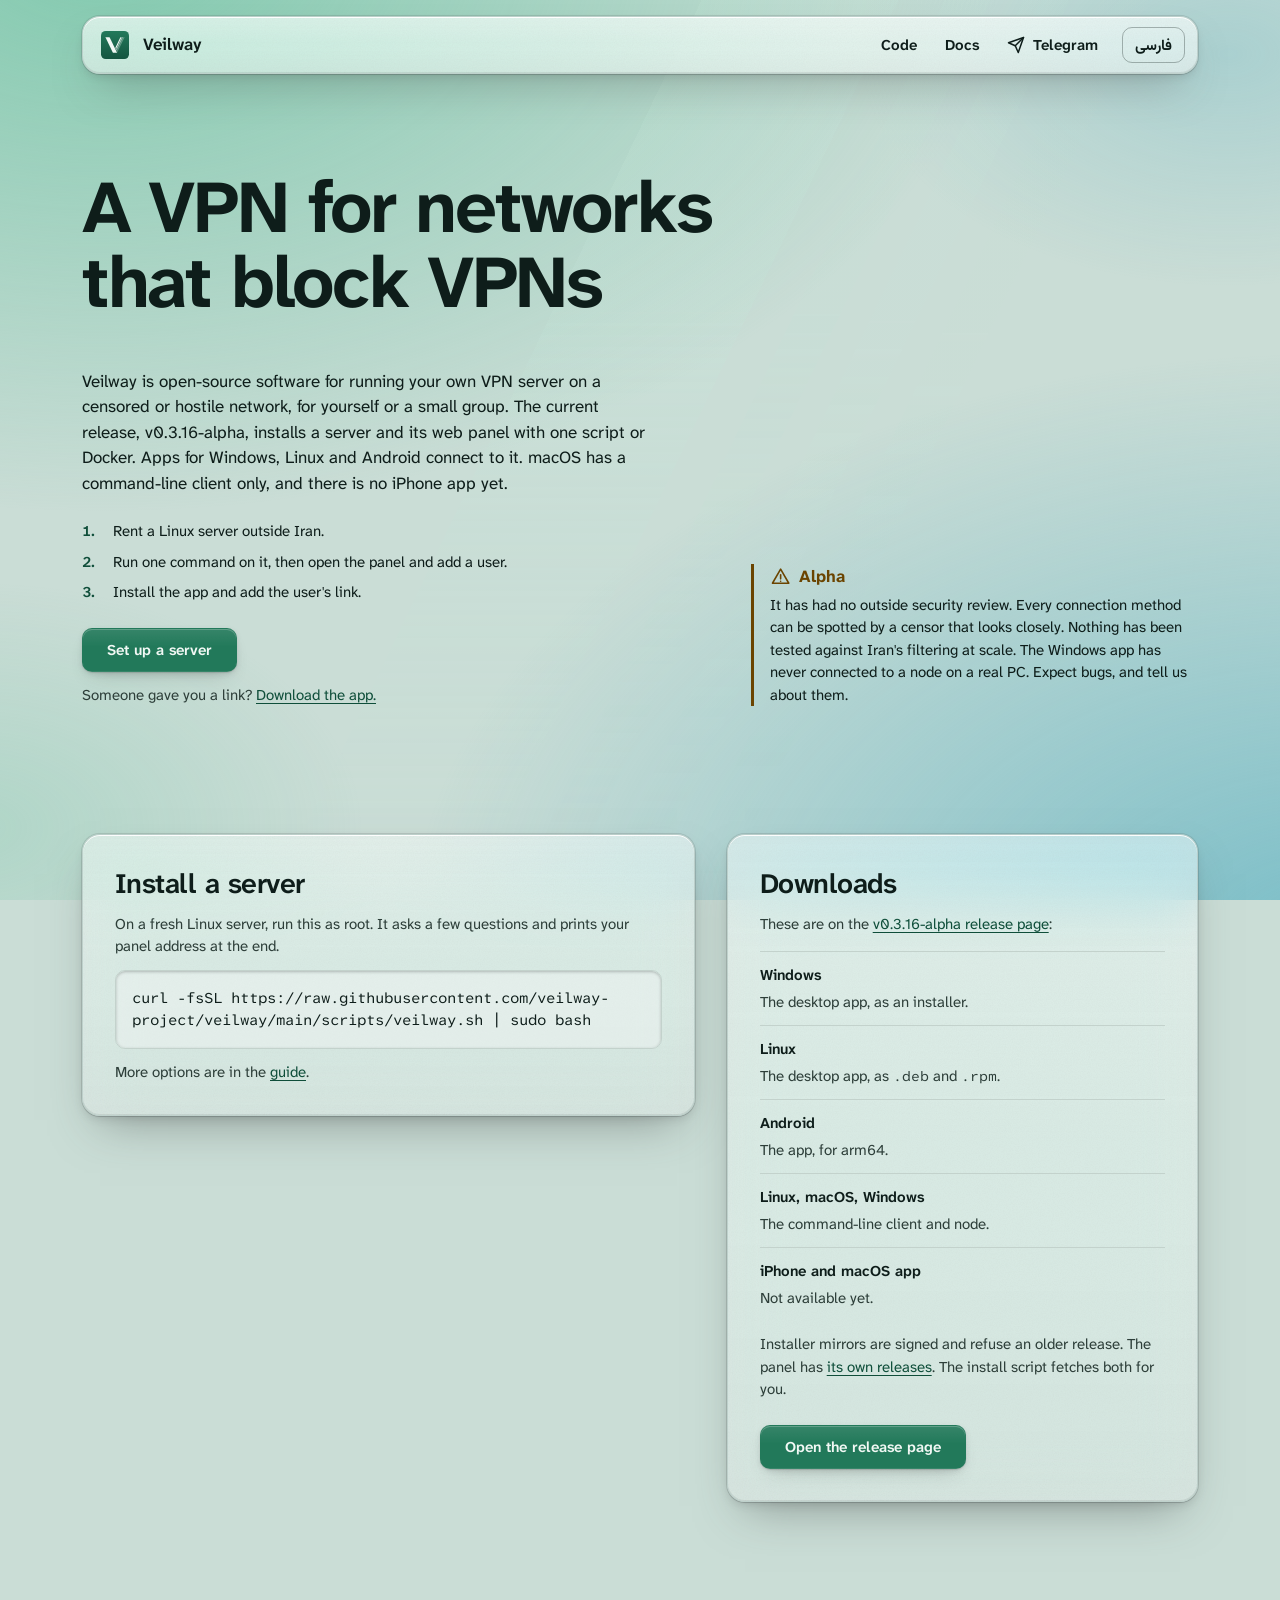
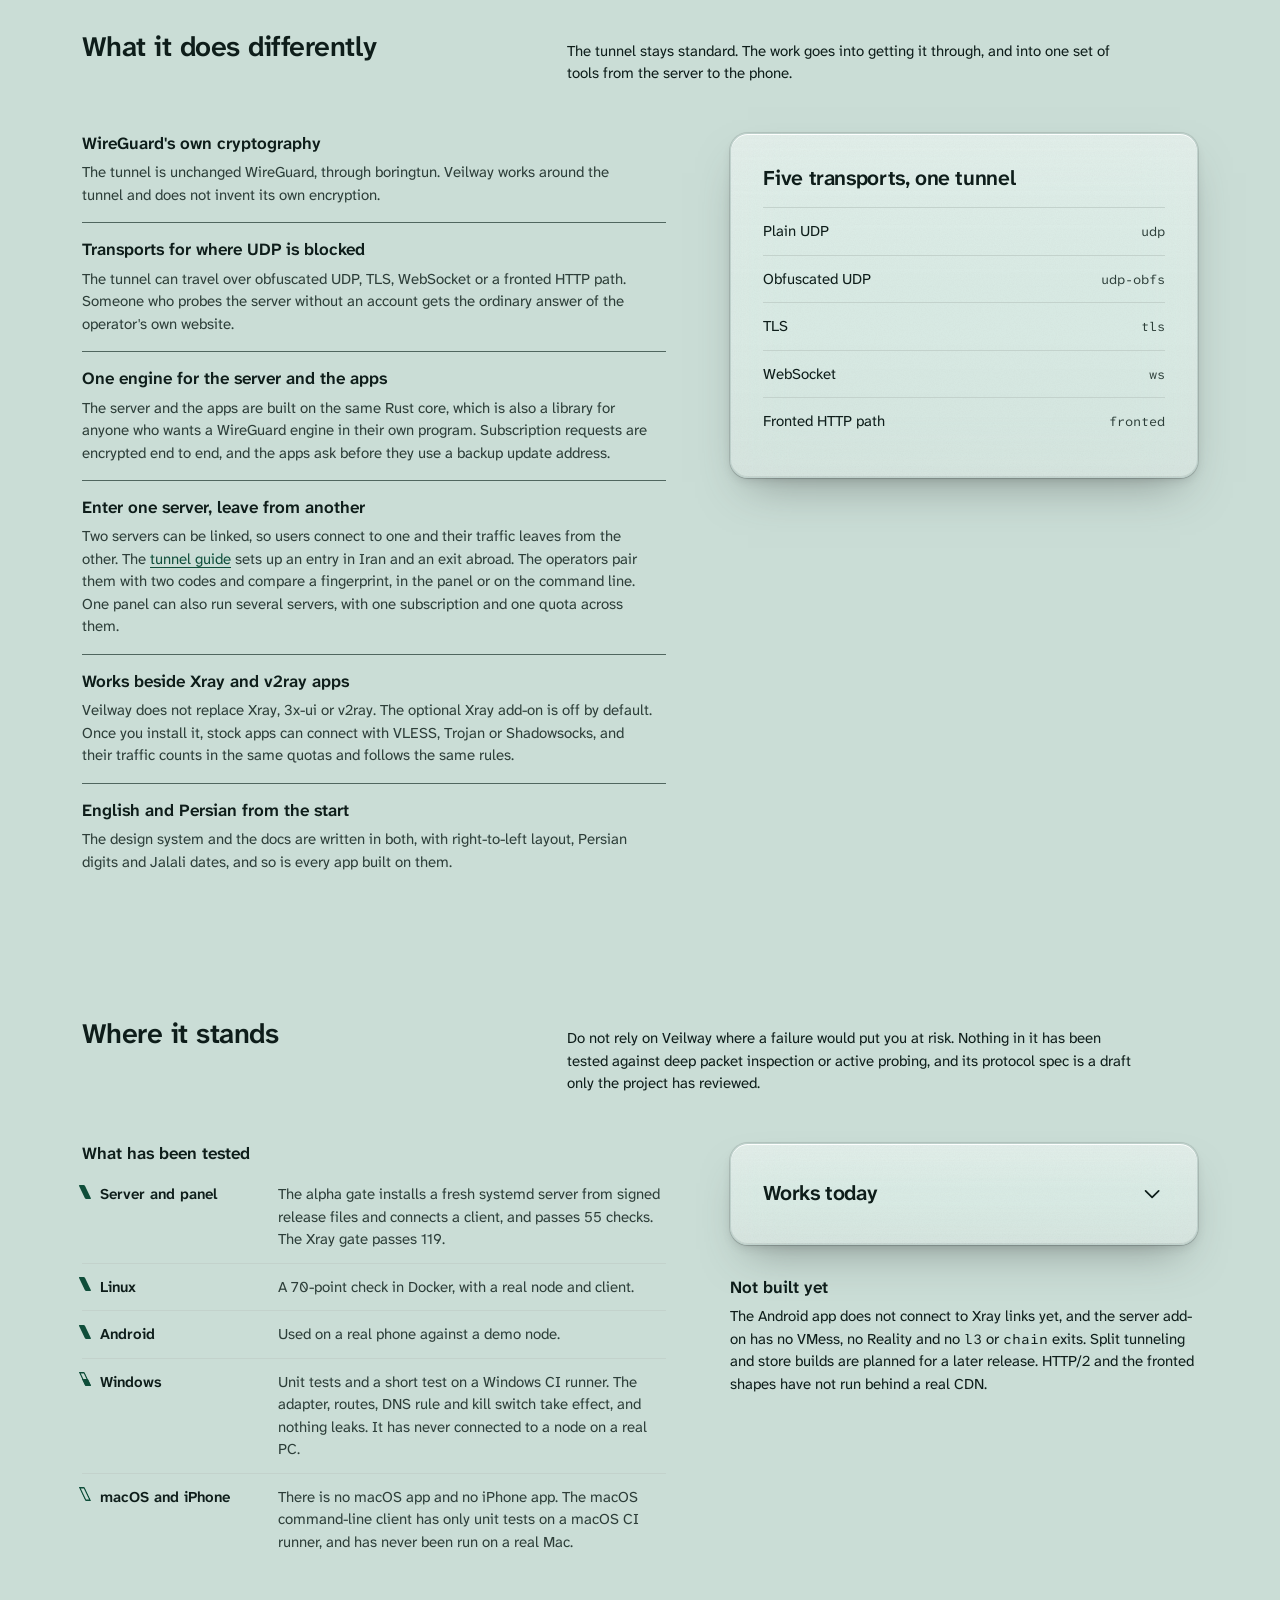
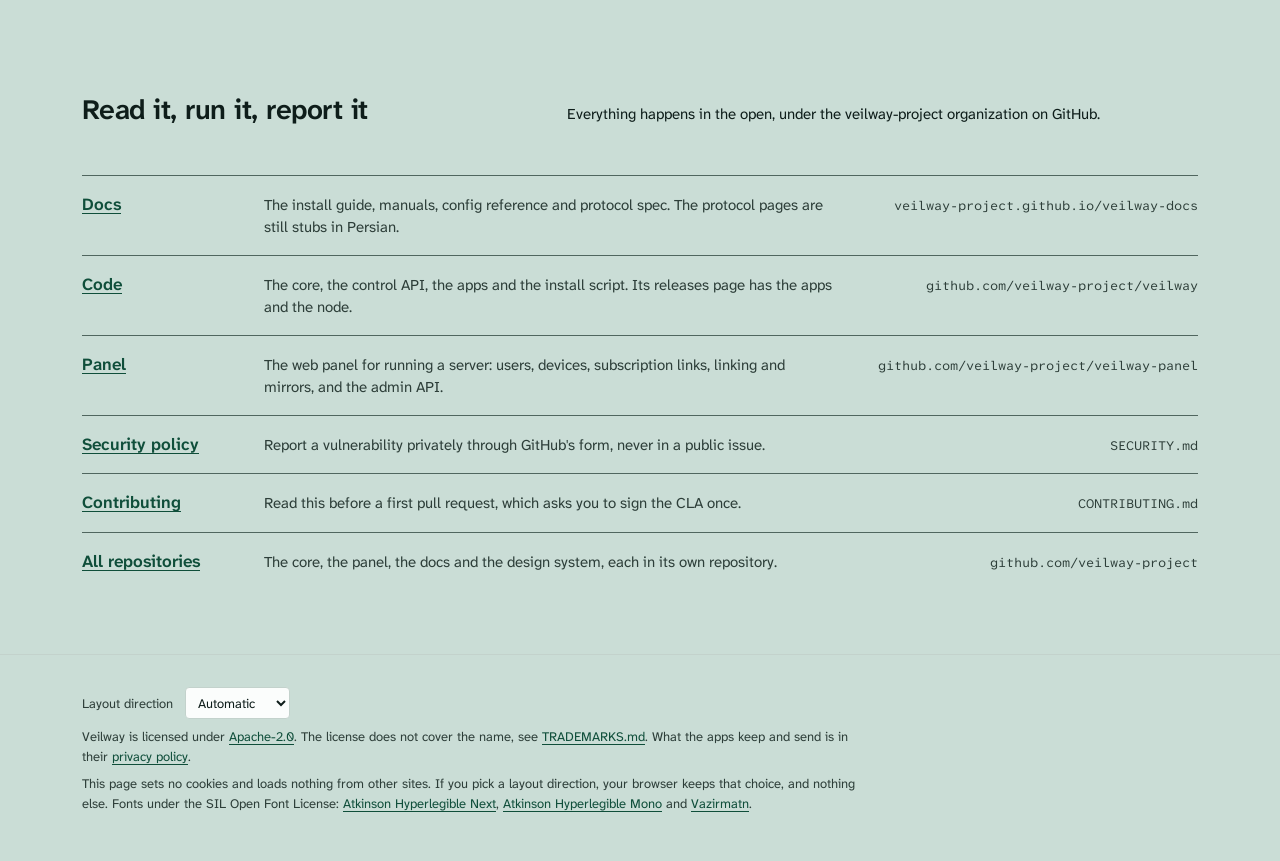
==== index.html @ 557ed632 "landing: v0.3.16-alpha links Co-Authored-By: Claude <noreply@anthropic.com>" ====
<!doctype html>
<html lang="en" dir="ltr">
<head>
<meta charset="utf-8">
<meta name="viewport" content="width=device-width, initial-scale=1">
<meta http-equiv="Content-Security-Policy" content="default-src 'none'; style-src 'self'; font-src 'self'; img-src 'self' data:; base-uri 'none'; form-action 'none'; script-src 'self'">
<meta name="referrer" content="no-referrer">
<title>Veilway</title>
<meta name="description" content="Veilway is open-source software for running your own VPN server on a censored or hostile network. The alpha runs a server with its web panel and connects from Windows, Linux and Android apps. Apache-2.0.">
<meta name="color-scheme" content="dark light">
<link rel="icon" href="img/icon.svg" type="image/svg+xml">
<link rel="apple-touch-icon" href="img/apple-touch-icon.png">
<link rel="canonical" href="https://veilway-project.github.io/">
<link rel="alternate" hreflang="en" href="https://veilway-project.github.io/">
<link rel="alternate" hreflang="fa" href="https://veilway-project.github.io/fa/">
<link rel="alternate" hreflang="x-default" href="https://veilway-project.github.io/">
<meta name="theme-color" content="#091c22" media="(prefers-color-scheme: dark)">
<meta name="theme-color" content="#caddd6" media="(prefers-color-scheme: light)">
<meta property="og:type" content="website">
<meta property="og:site_name" content="Veilway">
<meta property="og:title" content="Veilway: a VPN for networks that block VPNs">
<meta property="og:description" content="Veilway is open-source software for running your own VPN server on a censored or hostile network, for yourself or a small group.">
<meta property="og:url" content="https://veilway-project.github.io/">
<meta property="og:image" content="https://veilway-project.github.io/img/preview-2026-10-15-alpha.png">
<meta property="og:image:type" content="image/png">
<meta property="og:image:width" content="1200">
<meta property="og:image:height" content="630">
<meta property="og:image:alt" content="The Veilway logo above the words A VPN for networks that block VPNs, and a row of nine slanted strokes, seven of them filled">
<meta property="og:locale" content="en_US">
<meta property="og:locale:alternate" content="fa_IR">
<meta name="twitter:card" content="summary_large_image">
<meta name="twitter:title" content="Veilway: a VPN for networks that block VPNs">
<meta name="twitter:description" content="Veilway is open-source software for running your own VPN server on a censored or hostile network, for yourself or a small group.">
<meta name="twitter:image" content="https://veilway-project.github.io/img/preview-2026-10-15-alpha.png">
<meta name="twitter:image:alt" content="The Veilway logo above the words A VPN for networks that block VPNs, and a row of nine slanted strokes, seven of them filled">
<link rel="preload" href="fonts/atkinson-hyperlegible-next-latin-wght-normal.woff2" as="font" type="font/woff2" crossorigin>
<link rel="stylesheet" href="site.css">
<script src="dir.js"></script>
</head>
<body class="vw-root vw-backdrop" data-fixed>
<a class="skip" href="#main">Skip to content</a>
<header class="wrap head">
	<div class="top vw-glass" data-layer="chrome">
		<a class="brand" href="./"><img src="img/icon.svg" alt="" width="32" height="32">Veilway</a>
		<nav aria-label="Site">
			<ul>
				<li class="code-link"><a href="https://github.com/veilway-project/veilway">Code</a></li>
				<li><a href="https://veilway-project.github.io/veilway-docs/">Docs</a></li>
				<li><a class="tg" href="https://t.me/VeilwayGroup"><svg aria-hidden="true" width="18" height="18" viewBox="0 0 24 24" fill="none" stroke="currentColor" stroke-width="2" stroke-linecap="round" stroke-linejoin="round"><path d="M22 2 11 13"/><path d="M22 2 15 22l-4-9-9-4z"/></svg><span>Telegram</span></a></li>
				<li><a class="lang" href="fa/" hreflang="fa" lang="fa">فارسی</a></li>
			</ul>
		</nav>
	</div>
</header>
<main id="main">
	<section class="wrap hero" aria-labelledby="title">
		<h1 id="title">A VPN for networks that block VPNs</h1>
		<div class="hero-body">
			<div>
				<p class="lede">Veilway is open-source software for running your own VPN server on a censored or hostile network, for yourself or a small group. The current release, v0.3.16-alpha, installs a server and its web panel with one script or Docker. Apps for Windows, Linux and Android connect to it. macOS has a command-line client only, and there is no iPhone app yet.</p>
				<ol class="steps">
					<li>Rent a Linux server outside Iran.</li>
					<li>Run one command on it, then open the panel and add a user.</li>
					<li>Install the app and add the user's link.</li>
				</ol>
				<div class="actions">
					<a class="vw-button" data-variant="primary" href="https://veilway-project.github.io/veilway-docs/quick-start/">Set up a server</a>
				</div>
				<p class="have-link">Someone gave you a link? <a href="#apps">Download the app.</a></p>
			</div>
			<p class="caveat" role="note"><strong><svg class="vw-icon" viewBox="0 0 24 24" aria-hidden="true"><path d="M12 3.5 2.8 19.5h18.4z"/><path d="M12 10v4.5"/><path d="M12 17.2v.1"/></svg>Alpha</strong>It has had no outside security review. Every connection method can be spotted by a censor that looks closely. Nothing has been tested against Iran's filtering at scale. The Windows app has never connected to a node on a real PC. Expect bugs, and tell us about them.</p>
		</div>
	</section>
	<section class="section" aria-label="Two ways in">
		<div class="wrap ways">
			<div class="sheet vw-glass" id="install">
				<h2>Install a server</h2>
				<p>On a fresh Linux server, run this as root. It asks a few questions and prints your panel address at the end.</p>
				<div class="cmd vw-well"><code class="vw-code">curl -fsSL https://raw.githubusercontent.com/veilway-project/veilway/main/scripts/veilway.sh | sudo bash</code></div>
				<p>More options are in the <a href="https://veilway-project.github.io/veilway-docs/getting-started/">guide</a>.</p>
			</div>
			<div class="sheet vw-glass" id="apps">
				<h2>Downloads</h2>
				<p>These are on the <a href="https://github.com/veilway-project/veilway/releases/tag/v0.3.16-alpha">v0.3.16-alpha release page</a>:</p>
				<dl class="rows">
					<div><dt>Windows</dt><dd>The desktop app, as an installer.</dd></div>
					<div><dt>Linux</dt><dd>The desktop app, as <code class="vw-code">.deb</code> and <code class="vw-code">.rpm</code>.</dd></div>
					<div><dt>Android</dt><dd>The app, for arm64.</dd></div>
					<div><dt>Linux, macOS, Windows</dt><dd>The command-line client and node.</dd></div>
					<div><dt>iPhone and macOS app</dt><dd>Not available yet.</dd></div>
				</dl>
				<p>Installer mirrors are signed and refuse an older release. The panel has <a href="https://github.com/veilway-project/veilway-panel/releases">its own releases</a>. The install script fetches both for you.</p>
				<div class="actions"><a class="vw-button" data-variant="primary" href="https://github.com/veilway-project/veilway/releases/tag/v0.3.16-alpha">Open the release page</a></div>
			</div>
		</div>
	</section>
	<section class="section" aria-labelledby="different">
		<div class="wrap">
			<div class="intro">
				<h2 id="different">What it does differently</h2>
				<p>The tunnel stays standard. The work goes into getting it through, and into one set of tools from the server to the phone.</p>
			</div>
			<div class="diff">
				<ul class="points">
					<li>
						<h3>WireGuard's own cryptography</h3>
						<p>The tunnel is unchanged WireGuard, through boringtun. Veilway works around the tunnel and does not invent its own encryption.</p>
					</li>
					<li>
						<h3>Transports for where UDP is blocked</h3>
						<p>The tunnel can travel over obfuscated UDP, TLS, WebSocket or a fronted HTTP path. Someone who probes the server without an account gets the ordinary answer of the operator's own website.</p>
					</li>
					<li>
						<h3>One engine for the server and the apps</h3>
						<p>The server and the apps are built on the same Rust core, which is also a library for anyone who wants a WireGuard engine in their own program. Subscription requests are encrypted end to end, and the apps ask before they use a backup update address.</p>
					</li>
					<li>
						<h3>Enter one server, leave from another</h3>
						<p>Two servers can be linked, so users connect to one and their traffic leaves from the other. The <a href="https://veilway-project.github.io/veilway-docs/guides/entry-node/">tunnel guide</a> sets up an entry in Iran and an exit abroad. The operators pair them with two codes and compare a fingerprint, in the panel or on the command line. One panel can also run several servers, with one subscription and one quota across them.</p>
					</li>
					<li>
						<h3>Works beside Xray and v2ray apps</h3>
						<p>Veilway does not replace Xray, 3x-ui or v2ray. The optional Xray add-on is off by default. Once you install it, stock apps can connect with VLESS, Trojan or Shadowsocks, and their traffic counts in the same quotas and follows the same rules.</p>
					</li>
					<li>
						<h3>English and Persian from the start</h3>
						<p>The design system and the docs are written in both, with right-to-left layout, Persian digits and Jalali dates, and so is every app built on them.</p>
					</li>
				</ul>
				<div class="sheet vw-glass">
					<h3>Five transports, one tunnel</h3>
					<ul class="transports">
						<li><span>Plain UDP</span><span class="vw-code">udp</span></li>
						<li><span>Obfuscated UDP</span><span class="vw-code">udp-obfs</span></li>
						<li><span>TLS</span><span class="vw-code">tls</span></li>
						<li><span>WebSocket</span><span class="vw-code">ws</span></li>
						<li><span>Fronted HTTP path</span><span class="vw-code">fronted</span></li>
					</ul>
				</div>
			</div>
		</div>
	</section>
	<section class="section" aria-labelledby="status">
		<div class="wrap">
			<div class="intro">
				<h2 id="status">Where it stands</h2>
				<p>Do not rely on Veilway where a failure would put you at risk. Nothing in it has been tested against deep packet inspection or active probing, and its protocol spec is a draft only the project has reviewed.</p>
			</div>
			<div class="stand">
				<div>
					<h3>What has been tested</h3>
					<dl class="rows wide">
						<div class="state"><dt><span class="mark" aria-hidden="true"></span>Server and panel</dt><dd>The alpha gate installs a fresh systemd server from signed release files and connects a client, and passes 55 checks. The Xray gate passes 119.</dd></div>
						<div class="state"><dt><span class="mark" aria-hidden="true"></span>Linux</dt><dd>A 70-point check in Docker, with a real node and client.</dd></div>
						<div class="state"><dt><span class="mark" aria-hidden="true"></span>Android</dt><dd>Used on a real phone against a demo node.</dd></div>
						<div class="state" data-state="half"><dt><span class="mark" aria-hidden="true"></span>Windows</dt><dd>Unit tests and a short test on a Windows CI runner. The adapter, routes, DNS rule and kill switch take effect, and nothing leaks. It has never connected to a node on a real PC.</dd></div>
						<div class="state" data-state="none"><dt><span class="mark" aria-hidden="true"></span>macOS and iPhone</dt><dd>There is no macOS app and no iPhone app. The macOS command-line client has only unit tests on a macOS CI runner, and has never been run on a real Mac.</dd></div>
					</dl>
				</div>
				<div>
					<details class="sheet vw-glass">
						<summary>Works today<svg class="vw-icon" viewBox="0 0 24 24" aria-hidden="true"><path d="m6 9 6 6 6-6"/></svg></summary>
						<ul class="done-list">
							<li>A server that runs WireGuard for many users over five transports, with routing rules, quotas and config reload. Someone who probes it without an account gets the operator's own website.</li>
							<li>A web panel in English and Persian: users, devices, subscription links and QR codes, exits, routing, traffic history, backup and restore, and an admin API.</li>
							<li>Subscriptions that stay private on the way: requests and answers are encrypted end to end, so a relay mirror sees nothing of them.</li>
							<li>Desktop apps for Windows and Linux, and an Android app (arm64), in English and Persian. They import a subscription by link or file, connect with one button, and have a kill switch.</li>
							<li>Links between two servers, and an optional Xray add-on so stock apps can connect.</li>
						</ul>
						<p class="more">The rest is on the <a href="https://veilway-project.github.io/veilway-docs/alpha/">alpha page</a> of the docs.</p>
					</details>
					<div class="not-built">
						<h3>Not built yet</h3>
						<p>The Android app does not connect to Xray links yet, and the server add-on has no VMess, no Reality and no <code class="vw-code">l3</code> or <code class="vw-code">chain</code> exits. Split tunneling and store builds are planned for a later release. HTTP/2 and the fronted shapes have not run behind a real CDN.</p>
					</div>
				</div>
			</div>
		</div>
	</section>
	<section class="section" aria-labelledby="involved">
		<div class="wrap">
			<div class="intro">
				<h2 id="involved">Read it, run it, report it</h2>
				<p>Everything happens in the open, under the veilway-project organization on GitHub.</p>
			</div>
			<ul class="links">
				<li>
					<a href="https://veilway-project.github.io/veilway-docs/">Docs</a>
					<p>The install guide, manuals, config reference and protocol spec. The protocol pages are still stubs in Persian.</p>
					<span class="vw-code">veilway-project.github.io/<wbr>veilway-docs</span>
				</li>
				<li>
					<a href="https://github.com/veilway-project/veilway">Code</a>
					<p>The core, the control API, the apps and the install script. Its releases page has the apps and the node.</p>
					<span class="vw-code">github.com/veilway-project/veilway</span>
				</li>
				<li>
					<a href="https://github.com/veilway-project/veilway-panel">Panel</a>
					<p>The web panel for running a server: users, devices, subscription links, linking and mirrors, and the admin API.</p>
					<span class="vw-code">github.com/veilway-project/<wbr>veilway-panel</span>
				</li>
				<li>
					<a href="https://github.com/veilway-project/veilway/blob/main/SECURITY.md">Security policy</a>
					<p>Report a vulnerability privately through GitHub's form, never in a public issue.</p>
					<span class="vw-code">SECURITY.md</span>
				</li>
				<li>
					<a href="https://github.com/veilway-project/veilway/blob/main/CONTRIBUTING.md">Contributing</a>
					<p>Read this before a first pull request, which asks you to sign the CLA once.</p>
					<span class="vw-code">CONTRIBUTING.md</span>
				</li>
				<li>
					<a href="https://github.com/veilway-project">All repositories</a>
					<p>The core, the panel, the docs and the design system, each in its own repository.</p>
					<span class="vw-code">github.com/veilway-project</span>
				</li>
			</ul>
		</div>
	</section>
</main>
<footer class="foot">
	<div class="wrap">
		<p><label class="dir-pick">Layout direction <select id="dir-select"><option value="auto">Automatic</option><option value="ltr">Left to right</option><option value="rtl">Right to left</option></select></label></p>
		<p>Veilway is licensed under <a href="https://github.com/veilway-project/veilway/blob/main/LICENSE">Apache-2.0</a>. The license does not cover the name, see <a href="https://github.com/veilway-project/veilway/blob/main/TRADEMARKS.md">TRADEMARKS.md</a>. What the apps keep and send is in their <a href="https://veilway-project.github.io/veilway-docs/legal/app-privacy/">privacy policy</a>.</p>
		<p>This page sets no cookies and loads nothing from other sites. If you pick a layout direction, your browser keeps that choice, and nothing else. Fonts under the SIL Open Font License: <a href="fonts/OFL-atkinson-hyperlegible-next.txt">Atkinson Hyperlegible Next</a>, <a href="fonts/OFL-atkinson-hyperlegible-mono.txt">Atkinson Hyperlegible Mono</a> and <a href="fonts/OFL-vazirmatn.txt">Vazirmatn</a>.</p>
	</div>
</footer>
</body>
</html>
---- site.css ----
/* Fonts, self-hosted. Licenses are next to the files (SIL Open Font License 1.1). Latin from Atkinson Hyperlegible, Persian from Vazirmatn. */
@font-face { font-family: "Atkinson Hyperlegible Next Variable"; font-style: normal; font-display: swap; font-weight: 200 800; src: url("fonts/atkinson-hyperlegible-next-latin-wght-normal.woff2") format("woff2-variations"); unicode-range: U+0000-00FF, U+0131, U+0152-0153, U+02BB-02BC, U+02C6, U+02DA, U+02DC, U+0304, U+0308, U+0329, U+2000-206F, U+20AC, U+2122, U+2191, U+2193, U+2212, U+2215, U+FEFF, U+FFFD; }
@font-face { font-family: "Atkinson Hyperlegible Mono Variable"; font-style: normal; font-display: swap; font-weight: 200 800; src: url("fonts/atkinson-hyperlegible-mono-latin-wght-normal.woff2") format("woff2-variations"); unicode-range: U+0000-00FF, U+0131, U+0152-0153, U+02BB-02BC, U+02C6, U+02DA, U+02DC, U+0304, U+0308, U+0329, U+2000-206F, U+20AC, U+2122, U+2191, U+2193, U+2212, U+2215, U+FEFF, U+FFFD; }
@font-face { font-family: "Vazirmatn Variable"; font-style: normal; font-display: swap; font-weight: 100 900; src: url("fonts/vazirmatn-arabic-wght-normal.woff2") format("woff2-variations"); unicode-range: U+0600-06FF, U+0750-077F, U+0870-088E, U+0890-0891, U+0897-08E1, U+08E3-08FF, U+200C-200E, U+2010-2011, U+204F, U+2E41, U+FB50-FDFF, U+FE70-FE74, U+FE76-FEFC; }
/* From the Veilway design system (veilway-ui, packages/ui/src/styles): tokens, both color schemes, the glass material and the base type. Keep in step with it by hand. */
/* Everything that is not a colour. Themes never touch this file: a theme only replaces the --c-* and --glass-* values in colors.css. */
:root {
	/* Latin letters and digits resolve to Atkinson Hyperlegible, Persian to Vazirmatn, in one stack for both languages, so mixed lines (a Persian label next to an address) look the same everywhere. */
	--font-sans: "Atkinson Hyperlegible Next Variable", "Vazirmatn Variable", system-ui, sans-serif;
	--font-mono: "Atkinson Hyperlegible Mono Variable", "Vazirmatn Variable", ui-monospace, monospace;
	--text-1: 0.75rem;
	--text-2: 0.8125rem;
	--text-3: 0.9375rem;
	--text-4: 1.0625rem;
	--text-5: 1.3125rem;
	--text-6: 1.75rem;
	--text-7: 2.5rem;
	--leading: 1.5;
	--leading-tight: 1.2;
	--weight-regular: 400;
	--weight-strong: 620;
	--weight-display: 680;
	--tracking-display: -0.018em;
	--s-1: 4px;
	--s-2: 8px;
	--s-3: 12px;
	--s-4: 16px;
	--s-5: 24px;
	--s-6: 32px;
	--s-7: 48px;
	--s-8: 64px;
	/* Three radii, nested: a control inside a surface inside a window. Nothing is ever fully rounded. */
	--r-1: 4px;
	--r-2: 10px;
	--r-3: 18px;
	--control-h: 36px;
	--dur-1: 110ms;
	--dur-2: 180ms;
	--dur-3: 280ms;
	/* The one slow duration: the light behind the glass coming up or going down with the connection. */
	--dur-4: 620ms;
	--ease: cubic-bezier(0.2, 0.7, 0.2, 1);
	/* The slant of the stroke in the app icon, used for the backdrop bands, the selected mark in navigation and the connect key. */
	--slant: 25.6deg;
}
/* Persian has no capitals to lean on and taller marks above and below the line: one step larger at small sizes, more leading, never any tracking. */
:lang(fa) {
	--text-1: 0.8125rem;
	--text-2: 0.875rem;
	--text-3: 0.96875rem;
	--leading: 1.8;
	--leading-tight: 1.45;
	--weight-strong: 650;
	--weight-display: 700;
	--tracking-display: 0;
}
@media (pointer: coarse) {
	:root { --control-h: 44px; }
}
:root, [data-scheme] {
	--shadow-ink: color-mix(in srgb, var(--c-bg) var(--shadow-ink-bg), black);
	/* One light from above, in three parts: a crisp contact line, a short mid shadow and a wide ambient one that grows with the height of the layer. */
	--shadow-1: 0 1px 1px color-mix(in srgb, var(--shadow-ink) 18%, transparent), 0 2px 6px -1px color-mix(in srgb, var(--shadow-ink) 20%, transparent), 0 10px 20px -10px color-mix(in srgb, var(--shadow-ink) 32%, transparent);
	--shadow-2: 0 1px 1px color-mix(in srgb, var(--shadow-ink) 18%, transparent), 0 4px 10px -2px color-mix(in srgb, var(--shadow-ink) 20%, transparent), 0 22px 44px -18px color-mix(in srgb, var(--shadow-ink) 50%, transparent);
	--shadow-3: 0 1px 2px color-mix(in srgb, var(--shadow-ink) 20%, transparent), 0 8px 20px -6px color-mix(in srgb, var(--shadow-ink) 26%, transparent), 0 32px 64px -20px color-mix(in srgb, var(--shadow-ink) 64%, transparent);
	--shadow-4: 0 2px 4px color-mix(in srgb, var(--shadow-ink) 22%, transparent), 0 12px 28px -8px color-mix(in srgb, var(--shadow-ink) 30%, transparent), 0 52px 110px -24px color-mix(in srgb, var(--shadow-ink) 80%, transparent);
	--wash-info: color-mix(in srgb, var(--c-info) var(--wash-strength), var(--c-surface));
	--wash-success: color-mix(in srgb, var(--c-success) var(--wash-strength), var(--c-surface));
	--wash-warning: color-mix(in srgb, var(--c-warning) var(--wash-strength), var(--c-surface));
	--wash-danger: color-mix(in srgb, var(--c-danger) var(--wash-strength), var(--c-surface));
	/* Hover and pressed fills. They sit under primary text only, which has contrast to spare. */
	--hover: color-mix(in srgb, var(--c-text) 7%, transparent);
	--pressed: color-mix(in srgb, var(--c-text) 12%, transparent);
}
@media (prefers-reduced-motion: reduce) {
	:root:not([data-motion="full"]) { --dur-1: 0.01ms; --dur-2: 0.01ms; --dur-3: 0.01ms; --dur-4: 0.01ms; }
}
[data-motion="reduced"] { --dur-1: 0.01ms; --dur-2: 0.01ms; --dur-3: 0.01ms; --dur-4: 0.01ms; }
:root {
	--wash-strength: 14%;
	--glow-1: 80%;
	--glow-2: 80%;
	--shaft: 20%;
	--shaft-white: 60%;
	--sheen: 6%;
	--shade: 5%;
	--well: 55%;
	--scrim: 50%;
	--shadow-ink-bg: 35%;
	--glass-saturate: 1.5;
}
:root, [data-scheme="dark"] {
	color-scheme: dark;
	--c-bg: #091c22;
	--c-field-1: #1a6652;
	--c-field-2: #283b88;
	--c-surface: #11282e;
	--c-sunken: #06161a;
	--c-text: #f0f7f4;
	--c-text-muted: #d3e2dd;
	--c-line: #274447;
	--c-line-strong: #a2bbb6;
	--c-accent: #22795a;
	--c-on-accent: #f1f8f4;
	--c-accent-ink: #9ae6c5;
	--c-info: #b7cbfc;
	--c-success: #9ae6c5;
	--c-warning: #f2cc78;
	--c-danger: #ffa086;
	--c-chart-1: #3ba87d;
	--c-chart-2: #6e8ce2;
	--c-focus: #c6d5ff;
	--glass-tint: 0.36;
	--glass-tint-float: 0.6;
	--glass-tint-thick: 0.76;
	--glass-blur: 28px;
}
@media (prefers-color-scheme: light) {
	:root:not([data-scheme]) {
		color-scheme: light;
		--c-bg: #caddd6;
		--c-field-1: #6fc4a4;
		--c-field-2: #67b6c4;
		--c-surface: #fbfdfc;
		--c-sunken: #edf3f0;
		--c-text: #0e1d1a;
		--c-text-muted: #2d3e39;
		--c-line: #c3d2cc;
		--c-line-strong: #50665f;
		--c-accent: #22795a;
		--c-on-accent: #f1f8f4;
		--c-accent-ink: #0f4e3a;
		--c-info: #244592;
		--c-success: #0f4e3a;
		--c-warning: #6b4400;
		--c-danger: #96221a;
		--c-chart-1: #1b8c63;
		--c-chart-2: #3b66c4;
		--c-focus: #244592;
		--glass-tint: 0.36;
		--glass-tint-float: 0.6;
		--glass-tint-thick: 0.76;
		--glass-blur: 28px;
	}
}
[data-scheme="light"] {
	color-scheme: light;
	--c-bg: #caddd6;
	--c-field-1: #6fc4a4;
	--c-field-2: #67b6c4;
	--c-surface: #fbfdfc;
	--c-sunken: #edf3f0;
	--c-text: #0e1d1a;
	--c-text-muted: #2d3e39;
	--c-line: #c3d2cc;
	--c-line-strong: #50665f;
	--c-accent: #22795a;
	--c-on-accent: #f1f8f4;
	--c-accent-ink: #0f4e3a;
	--c-info: #244592;
	--c-success: #0f4e3a;
	--c-warning: #6b4400;
	--c-danger: #96221a;
	--c-chart-1: #1b8c63;
	--c-chart-2: #3b66c4;
	--c-focus: #244592;
	--glass-tint: 0.36;
	--glass-tint-float: 0.6;
	--glass-tint-thick: 0.76;
	--glass-blur: 28px;
}
/* Liquid glass. A pane is a thin scrim of the theme's surface colour over a blurred, saturated copy of what is behind it, lit from above: a specular line on the top edge, a soft gradient down the surface, a darker lip at the bottom, a shadow underneath and a trace of grain against banding.
   The app paints its own backdrop, so a pane never sits over unknown content. src/theme/tokens.ts lists every colour that can be behind each kind of pane and test/contrast.test.ts fails when any text allowed on it drops under AA. The numbers the two share (--sheen, --shade, --well, --scrim, --glow-*, --shaft*) come from colors.css.
   Four layers, thinnest to thickest:
   sheet    rests on the backdrop and holds content. Nothing but the backdrop is ever behind it, so it can be the clearest.
   chrome   navigation and tooltips. Content scrolls under it, so it is denser and blurs wider.
   popover  menus and toasts. They can open over anything, the dimmed page included.
   dialog   the same density as a popover, the widest blur and the deepest shadow, over a scrim.
   A sheet inside a sheet does not blur again: glass is not stacked on glass. */
:root { --glass-on: 1; }
:root, [data-scheme], [data-material] {
	--glass-rim: light-dark(rgb(255 255 255 / 0.95), rgb(255 255 255 / 0.3));
	--glass-lip: light-dark(rgb(0 0 0 / 0.07), rgb(0 0 0 / 0.34));
	/* The edge of a pane of float glass is green. Here it is the accent, mixed into the border. */
	--glass-edge: light-dark(color-mix(in srgb, color-mix(in srgb, var(--c-accent-ink) 30%, white) 78%, transparent), color-mix(in srgb, color-mix(in srgb, var(--c-accent-ink) 40%, var(--c-text)) 17%, transparent));
	/* Light only ever helps dark text and shade only ever helps light text, so each scheme keeps the harmful one inside the checked amount and is free with the other. The grain takes the rest of that amount. */
	--glass-light: light-dark(rgb(255 255 255 / 0.2), rgb(255 255 255 / calc(var(--sheen) * 0.5)));
	--glass-dark: light-dark(rgb(0 0 0 / calc(var(--shade) * 0.5)), rgb(0 0 0 / 0.2));
	--glass-grain: url("data:image/svg+xml,%3Csvg xmlns='http://www.w3.org/2000/svg' width='180' height='180'%3E%3Cfilter id='n'%3E%3CfeTurbulence type='fractalNoise' baseFrequency='.85' numOctaves='2' stitchTiles='stitch'/%3E%3CfeColorMatrix values='0 0 0 0 .5 0 0 0 0 .5 0 0 0 0 .5 0 0 0 .16 -.05'/%3E%3C/filter%3E%3Crect width='100%25' height='100%25' filter='url(%23n)'/%3E%3C/svg%3E");
	--well-bg: color-mix(in srgb, var(--c-sunken) calc(100% - (100% - var(--well)) * var(--glass-on)), transparent);
}
/* Solid fallbacks: the OS asks for less transparency, the browser cannot blur, or the user chose solid. Every pane keeps its edge, gradient and shadow and loses only what it lets through. data-material="glass" is the user overriding the OS. */
@media (prefers-reduced-transparency: reduce) {
	:root:not([data-material="glass"]) { --glass-on: 0; --glass-off: none; --glass-grain: none; }
}
[data-material="solid"] { --glass-on: 0; --glass-off: none; --glass-grain: none; }
[data-material="glass"] { --glass-on: 1; --glass-off: initial; }
@supports not ((backdrop-filter: blur(1px)) or (-webkit-backdrop-filter: blur(1px))) {
	:root, [data-scheme], [data-material] { --glass-on: 0; --glass-off: none; --glass-grain: none; }
}
.vw-glass {
	--g-tint: var(--glass-tint);
	--g-blur: 1;
	--g-shadow: var(--shadow-2);
	background-color: color-mix(in srgb, var(--c-surface) calc(100% - (1 - var(--g-tint)) * var(--glass-on) * 100%), transparent);
	background-image: var(--glass-grain), linear-gradient(to bottom, var(--glass-light), transparent 46%, transparent 58%, var(--glass-dark));
	/* The blur radius is fixed per layer and never animated. */
	-webkit-backdrop-filter: var(--glass-off, blur(calc(var(--glass-blur) * var(--g-blur))) saturate(var(--glass-saturate)));
	backdrop-filter: var(--glass-off, blur(calc(var(--glass-blur) * var(--g-blur))) saturate(var(--glass-saturate)));
	border: 1px solid var(--glass-edge);
	border-radius: var(--r-3);
	box-shadow: inset 0 1px 0 var(--glass-rim), inset 0 -1px 0 var(--glass-lip), 0 0 0 1px color-mix(in srgb, var(--shadow-ink) 16%, transparent), var(--g-shadow);
}
.vw-glass[data-depth="1"] { --g-shadow: var(--shadow-1); }
.vw-glass[data-layer="chrome"] { --g-tint: var(--glass-tint-float); --g-blur: 1.25; --g-shadow: var(--shadow-2); }
.vw-glass[data-layer="popover"] { --g-tint: var(--glass-tint-thick); --g-shadow: var(--shadow-3); }
.vw-glass[data-layer="dialog"] { --g-tint: var(--glass-tint-thick); --g-blur: 1.5; --g-shadow: var(--shadow-4); }
.vw-glass :where(.vw-glass:not([data-layer]), .vw-glass[data-layer="sheet"]) { --glass-off: none; --glass-grain: none; --g-shadow: none; }
/* A well is a recess cut into a pane: more of the sunken colour, a shadow under its top edge, no blur of its own. Status colours and chart marks, which a bare sheet cannot always hold at AA, go in a well or on a wash. */
.vw-well {
	background: var(--well-bg);
	border: 1px solid var(--c-line);
	border-radius: var(--r-2);
	box-shadow: inset 0 1px 3px color-mix(in srgb, var(--shadow-ink) 34%, transparent);
}
/* The page behind the glass: the background colour, two glows, and the strokes of the app icon as shafts of light at the icon's slant. The two glows sit in opposite corners and each has faded out before the other passes half strength; the two small ones stay under half. The contrast rules count on that. data-fixed pins the light to the viewport so content scrolls through it. data-lit="off" turns the light down; the client does that while it is not connected. */
.vw-backdrop { position: relative; isolation: isolate; background-color: var(--c-bg); }
.vw-backdrop::before, .vw-backdrop::after { content: ""; position: absolute; inset: 0; z-index: -1; pointer-events: none; transition: opacity var(--dur-4) var(--ease); }
.vw-backdrop[data-fixed]::before, .vw-backdrop[data-fixed]::after { position: fixed; }
.vw-backdrop::before {
	background-image:
		radial-gradient(ellipse 95% 85% at 8% -6%, color-mix(in srgb, var(--c-field-1) var(--glow-1), transparent), transparent 74%),
		radial-gradient(ellipse 100% 90% at 104% 104%, color-mix(in srgb, var(--c-field-2) var(--glow-2), transparent), transparent 72%),
		radial-gradient(ellipse 38% 34% at 96% 6%, color-mix(in srgb, var(--c-field-2) calc(var(--glow-2) * 0.4), transparent), transparent 76%),
		radial-gradient(ellipse 40% 36% at -2% 92%, color-mix(in srgb, var(--c-field-1) calc(var(--glow-1) * 0.36), transparent), transparent 76%);
}
.vw-backdrop::after {
	--shaft-ink: color-mix(in srgb, var(--c-field-1), white var(--shaft-white));
	inset-block-end: auto;
	block-size: min(100%, 1040px);
	background-image: linear-gradient(115.6deg, transparent 0 41%, color-mix(in srgb, var(--shaft-ink) var(--shaft), transparent) 41% 52.5%, transparent 52.5% 55.2%, color-mix(in srgb, var(--shaft-ink) calc(var(--shaft) * 0.66), transparent) 55.2% 57.9%, transparent 57.9% 59.8%, color-mix(in srgb, var(--shaft-ink) calc(var(--shaft) * 0.42), transparent) 59.8% 62.5%, transparent 62.5% 64.4%, color-mix(in srgb, var(--shaft-ink) calc(var(--shaft) * 0.22), transparent) 64.4% 67.1%, transparent 67.1%);
	-webkit-mask-image: linear-gradient(to bottom, #000 34%, transparent);
	mask-image: linear-gradient(to bottom, #000 34%, transparent);
}
.vw-backdrop[data-lit="off"]::before { opacity: 0.55; }
.vw-backdrop[data-lit="off"]::after { opacity: 0.14; }
*, *::before, *::after { box-sizing: border-box; }
html { -webkit-text-size-adjust: 100%; text-size-adjust: 100%; }
body { margin: 0; }
.vw-root {
	font-family: var(--font-sans);
	font-size: var(--text-3);
	line-height: var(--leading);
	font-weight: var(--weight-regular);
	color: var(--c-text);
	font-synthesis: none;
	-webkit-font-smoothing: antialiased;
	accent-color: var(--c-accent);
}
.vw-root :where(h1, h2, h3, h4, p, ul, ol, dl, dd, figure) { margin: 0; }
.vw-root :where(ul, ol) { padding: 0; list-style: none; }
.vw-root :where(button, input, select, textarea) { font: inherit; color: inherit; letter-spacing: inherit; }
.vw-root :where(a) { color: var(--c-accent-ink); text-underline-offset: 0.2em; }
.vw-root :where(svg) { display: block; flex: none; }
.vw-root :focus-visible { outline: 2px solid var(--c-focus); outline-offset: 2px; }
.vw-root ::selection { background: color-mix(in srgb, var(--c-accent) 55%, transparent); color: var(--c-text); }
.vw-display { font-size: var(--text-7); line-height: 1.08; font-weight: var(--weight-display); letter-spacing: calc(var(--tracking-display) * 1.4); text-wrap: balance; }
:lang(fa) .vw-display { line-height: 1.4; }
.vw-h1 { font-size: var(--text-6); line-height: var(--leading-tight); font-weight: var(--weight-strong); letter-spacing: var(--tracking-display); text-wrap: balance; }
.vw-h2 { font-size: var(--text-5); line-height: var(--leading-tight); font-weight: var(--weight-strong); letter-spacing: var(--tracking-display); text-wrap: balance; }
.vw-h3 { font-size: var(--text-4); line-height: var(--leading-tight); font-weight: var(--weight-strong); }
.vw-muted { color: var(--c-text-muted); }
.vw-small { font-size: var(--text-2); }
/* Addresses, keys and identifiers. They read left to right in both languages and never take Persian digits. */
.vw-code { font-family: var(--font-mono); font-size: 0.94em; direction: ltr; unicode-bidi: isolate; overflow-wrap: anywhere; }
.vw-num { font-variant-numeric: tabular-nums; }
/* Latin digits at display size: Vazirmatn's, the face Persian digits are already set in, with a plain zero. Keys, addresses and running text keep the slashed zero of the text and mono faces. */
.vw-figure { font-family: "Vazirmatn Variable", var(--font-sans); font-variant-numeric: tabular-nums; }
.vw-sr { position: absolute; inline-size: 1px; block-size: 1px; overflow: hidden; clip-path: inset(50%); white-space: nowrap; }
.vw-icon { inline-size: 1.25em; block-size: 1.25em; fill: none; stroke: currentColor; stroke-width: 1.6; stroke-linecap: round; stroke-linejoin: round; }
/* Icons that point along the reading direction turn around with it. */
[dir="rtl"] .vw-icon[data-flip] { transform: scaleX(-1); }
/* The page itself. Everything below uses the design system's tokens and nothing else. */
html { scroll-behavior: smooth; }
@media (prefers-reduced-motion: reduce) {
	html { scroll-behavior: auto; }
}
body { min-block-size: 100vh; background-color: var(--c-bg); overflow-x: clip; }
.wrap { inline-size: 100%; max-inline-size: 1180px; margin-inline: auto; padding-inline: var(--s-4); }
@media (min-width: 720px) {
	.wrap { padding-inline: var(--s-6); }
}
.skip { position: absolute; inset-inline-start: var(--s-4); inset-block-start: -100px; z-index: 10; padding: var(--s-2) var(--s-3); border-radius: var(--r-2); background: var(--c-surface); color: var(--c-text); }
.skip:focus { inset-block-start: var(--s-3); }
.vw-root a:hover { text-decoration-thickness: 2px; }
/* Header: the panel's chrome layer, a bar of glass with the brand and the few places to go. */
.head { padding-block: var(--s-4) 0; }
.top { display: flex; align-items: center; justify-content: space-between; gap: var(--s-4); padding: var(--s-2) var(--s-3); --g-shadow: var(--shadow-1); }
.brand { padding: var(--s-1); border-radius: var(--r-2); display: inline-flex; align-items: center; gap: var(--s-3); text-decoration: none; font-size: var(--text-4); font-weight: var(--weight-strong); }
.vw-root .brand { color: var(--c-text); }
.brand img { inline-size: 32px; block-size: 32px; }
.top nav ul { display: flex; align-items: center; gap: var(--s-1); }
.top nav a { display: inline-flex; align-items: center; min-block-size: var(--control-h); padding-inline: var(--s-3); border-radius: var(--r-2); color: var(--c-text); text-decoration: none; font-weight: var(--weight-strong); transition: background-color var(--dur-1) var(--ease); }
.vw-root .top nav a { color: var(--c-text); }
.top nav a:hover { background: var(--hover); }
.top nav .tg svg { margin-inline-end: var(--s-2); }
.top nav .lang { border: 1px solid color-mix(in srgb, var(--c-text) 30%, transparent); margin-inline-start: var(--s-2); }
@media (max-width: 480px) {
	.top nav .code-link { display: none; }
	.top nav .tg span { position: absolute; inline-size: 1px; block-size: 1px; overflow: hidden; clip-path: inset(50%); white-space: nowrap; }
	.top nav .tg svg { margin-inline-end: 0; }
}
@media (max-width: 400px) {
	.top { gap: var(--s-2); padding-inline: var(--s-2); }
	.brand { gap: var(--s-2); }
	.top nav a { padding-inline: var(--s-2); }
	.top nav .lang { margin-inline-start: 0; }
}
/* Buttons, as in controls.css */
.vw-button { display: inline-flex; align-items: center; justify-content: center; gap: var(--s-2); min-block-size: 44px; padding: var(--s-1) var(--s-5); border: 1px solid color-mix(in srgb, var(--c-text) 30%, transparent); border-radius: var(--r-2); background: color-mix(in srgb, var(--c-text) 4%, transparent); font-weight: var(--weight-strong); line-height: var(--leading-tight); text-decoration: none; transition: background-color var(--dur-1) var(--ease), box-shadow var(--dur-1) var(--ease); }
.vw-root .vw-button { color: var(--c-text); }
.vw-button:hover { background: var(--hover); }
.vw-root .vw-button[data-variant="primary"] { background: var(--c-accent) linear-gradient(to bottom, rgb(255 255 255 / 0.09), transparent 42%); border-color: transparent; color: var(--c-on-accent); box-shadow: inset 0 1px 0 rgb(255 255 255 / 0.22), var(--shadow-1); }
.vw-button[data-variant="primary"]:hover { box-shadow: inset 0 1px 0 rgb(255 255 255 / 0.22), 0 0 0 3px color-mix(in srgb, var(--c-accent) 40%, transparent); }
/* Hero: what it is, who it is for, and the two buttons. The light of the backdrop does the rest. */
.hero { padding-block: var(--s-7) var(--s-7); }
@media (min-width: 900px) {
	.hero { padding-block: calc(var(--s-8) + var(--s-6)) var(--s-8); }
}
.hero h1 { font-size: clamp(2.5rem, 1.1rem + 4.4vw, 4.75rem); line-height: 1.02; font-weight: var(--weight-display); letter-spacing: -0.032em; text-wrap: balance; max-inline-size: 11em; }
:lang(fa) .hero h1 { font-size: clamp(2.25rem, 1.1rem + 3.8vw, 4.125rem); line-height: 1.4; letter-spacing: 0; }
.hero-body { display: grid; gap: var(--s-6); margin-block-start: var(--s-6); }
@media (min-width: 900px) {
	.hero-body { grid-template-columns: minmax(0, 1.15fr) minmax(0, 0.85fr); gap: var(--s-8); margin-block-start: var(--s-7); align-items: end; }
}
.lede { font-size: var(--text-4); max-inline-size: 34em; }
:lang(fa) .lede { font-size: 1.125rem; }
.actions { display: flex; flex-wrap: wrap; gap: var(--s-3); margin-block-start: var(--s-5); }
/* Not a box: a sentence that carries its own sign, set apart by a rule in the warning color. */
.steps { display: grid; gap: var(--s-2); margin-block-start: var(--s-5); max-inline-size: 34em; counter-reset: step; }
.steps li { display: grid; grid-template-columns: 1.5em minmax(0, 1fr); gap: var(--s-2); counter-increment: step; }
.steps li::before { content: counter(step) "."; font-weight: var(--weight-strong); color: var(--c-accent-ink); font-variant-numeric: tabular-nums; }
.have-link { margin-block-start: var(--s-3); color: var(--c-text-muted); }
.done-list + .more { margin-block-start: var(--s-4); }
.caveat { padding-inline-start: var(--s-4); border-inline-start: 3px solid var(--c-warning); max-inline-size: 30em; }
.caveat strong { display: flex; align-items: center; gap: var(--s-2); color: var(--c-warning); font-size: var(--text-4); margin-block-end: var(--s-1); }
.caveat .vw-icon { stroke-width: 1.8; }
/* Sections */
.section { padding-block: var(--s-7); }
@media (min-width: 900px) {
	.section { padding-block: var(--s-8); }
}
.section h2 { font-size: var(--text-6); line-height: var(--leading-tight); font-weight: var(--weight-strong); letter-spacing: var(--tracking-display); text-wrap: balance; }
.intro { display: grid; gap: var(--s-3); }
@media (min-width: 900px) {
	.intro { grid-template-columns: minmax(0, 1fr) minmax(0, 1.5fr); gap: var(--s-8); align-items: baseline; }
}
.intro p { max-inline-size: 38em; }
h3 { font-size: var(--text-4); line-height: var(--leading-tight); font-weight: var(--weight-strong); }
/* The mark of the app icon, a stroke at its slant: the bullet of a list, and the state of a row. */
.mark { display: inline-block; inline-size: 4px; block-size: 0.95em; border-radius: 1px; background: var(--c-accent-ink); transform: skewX(var(--slant)); }
.done-list { display: grid; gap: var(--s-3); }
.done-list li { position: relative; padding-inline-start: var(--s-5); max-inline-size: 42em; }
.done-list li::before { content: ""; position: absolute; inset-inline-start: 4px; inset-block-start: 0.35em; inline-size: 4px; block-size: 0.95em; border-radius: 1px; background: var(--c-accent-ink); transform: skewX(var(--slant)); }
:lang(fa) .done-list li::before { inset-block-start: 0.5em; }
/* What it does differently: the points as rows, the transports beside them on one sheet. */
.diff { display: grid; gap: var(--s-6); margin-block-start: var(--s-7); align-items: start; }
@media (min-width: 900px) {
	.diff { grid-template-columns: minmax(0, 1.25fr) minmax(0, 1fr); gap: var(--s-8); }
}
.points > li { padding-block: var(--s-4); border-block-start: 1px solid var(--c-line-strong); }
.points > li:first-child { padding-block-start: 0; border-block-start: 0; }
.points p { margin-block-start: var(--s-2); color: var(--c-text-muted); max-inline-size: 38em; }
.sheet { padding: var(--s-5); --g-shadow: var(--shadow-2); }
@media (min-width: 720px) {
	.sheet { padding: var(--s-6); }
}
.sheet > h3 { font-size: var(--text-5); letter-spacing: var(--tracking-display); }
.sheet > p, .sheet .lead { margin-block-start: var(--s-2); color: var(--c-text-muted); }
.transports { margin-block-start: var(--s-4); }
.transports li { display: grid; grid-template-columns: 1fr auto; gap: var(--s-2) var(--s-4); align-items: baseline; padding-block: var(--s-3); border-block-start: 1px solid var(--c-line); }
.transports .vw-code { font-size: var(--text-2); color: var(--c-text-muted); }
.rating { font-size: var(--text-2); color: var(--c-text-muted); }
/* Two ways in: a wide sheet for the node and a narrower one for the apps. They hold different things, so they are shaped differently. */
.ways { display: grid; gap: var(--s-5); align-items: start; }
@media (min-width: 900px) {
	.ways { grid-template-columns: minmax(0, 1.3fr) minmax(0, 1fr); gap: var(--s-6); }
}
.ways .sheet > h2 { font-size: var(--text-6); line-height: var(--leading-tight); font-weight: var(--weight-strong); letter-spacing: var(--tracking-display); text-wrap: balance; }
.ways .sheet > * + * { margin-block-start: var(--s-3); }
.ways .sheet > h2 + p { margin-block-start: var(--s-3); }
.ways p { max-inline-size: 38em; }
.cmd { padding: var(--s-4); direction: ltr; text-align: left; overflow-x: auto; margin-block-start: var(--s-4); }
.cmd .vw-code { display: block; font-size: var(--text-3); white-space: pre-wrap; overflow-wrap: anywhere; }
.rows > div { display: grid; gap: var(--s-1); padding-block: var(--s-3); border-block-start: 1px solid var(--c-line); }
.rows dt { font-weight: var(--weight-strong); }
.rows dd { margin: 0; color: var(--c-text-muted); }
@media (min-width: 720px) {
	.rows.wide > div { gap: var(--s-4); }
}
.ways .rows { margin-block-start: var(--s-4); }
.ways .actions { margin-block-start: var(--s-5); }
/* Where it stands */
.stand { display: grid; gap: var(--s-6); margin-block-start: var(--s-7); }
@media (min-width: 900px) {
	.stand { grid-template-columns: minmax(0, 1.25fr) minmax(0, 1fr); gap: var(--s-8); }
}
.stand h3 { margin-block-end: var(--s-2); }
.stand .rows > div:first-child { border-block-start: 0; }
.state dt { display: flex; align-items: baseline; gap: var(--s-3); }
.state .mark { inline-size: 6px; flex: none; }
.state[data-state="half"] .mark { background: linear-gradient(to top, var(--c-accent-ink) 50%, transparent 50%); box-shadow: inset 0 0 0 1.5px var(--c-accent-ink); }
.state[data-state="none"] .mark { background: transparent; box-shadow: inset 0 0 0 1.5px var(--c-accent-ink); }
.state dd { padding-inline-start: calc(6px + var(--s-3)); }
@media (min-width: 720px) {
	.rows.wide > .state { grid-template-columns: 12em minmax(0, 1fr); }
	.state dd { padding-inline-start: 0; }
}
.stand details { margin-block-start: var(--s-6); }
@media (min-width: 900px) {
	.stand details { margin-block-start: 0; }
}
summary { display: flex; align-items: center; justify-content: space-between; gap: var(--s-4); min-block-size: var(--control-h); cursor: pointer; font-size: var(--text-5); font-weight: var(--weight-strong); letter-spacing: var(--tracking-display); list-style: none; border-radius: var(--r-2); }
summary::-webkit-details-marker { display: none; }
summary .vw-icon { transition: transform var(--dur-2) var(--ease); }
details[open] > summary .vw-icon { transform: rotate(180deg); }
details .done-list { margin-block-start: var(--s-4); }
details .done-list + h3, details .lead + .done-list { margin-block-start: var(--s-4); }
.not-built { margin-block-start: var(--s-6); }
.not-built p { max-inline-size: 34em; }
/* Docs and links */
.links { margin-block-start: var(--s-7); }
.links > li { display: grid; gap: var(--s-1); padding-block: var(--s-4); border-block-start: 1px solid var(--c-line-strong); }
@media (min-width: 900px) {
	.links > li { grid-template-columns: 10em minmax(0, 1fr) max-content; gap: var(--s-6); align-items: baseline; }
	.links .vw-code { white-space: nowrap; }
}
.links a { font-weight: var(--weight-strong); font-size: var(--text-4); }
.links p { color: var(--c-text-muted); max-inline-size: 38em; }
.links .vw-code { font-size: var(--text-2); color: var(--c-text-muted); text-align: start; }
:lang(fa) .links .vw-code { text-align: end; }
/* Footer */
.foot { padding-block: var(--s-6) var(--s-7); border-block-start: 1px solid var(--c-line); font-size: var(--text-2); color: var(--c-text-muted); }
.foot .wrap { display: grid; gap: var(--s-2); }
.foot p { max-inline-size: 60em; }
.dir-pick select { margin-inline-start: var(--s-2); min-block-size: 32px; padding-inline: var(--s-2); border: 1px solid var(--c-line); border-radius: var(--r-1); background: var(--c-surface, transparent); color: var(--c-text); font: inherit; }
@media (pointer: coarse) {
	.dir-pick select { min-block-size: var(--control-h); }
	.links a { display: inline-block; padding-block: var(--s-2); }
}
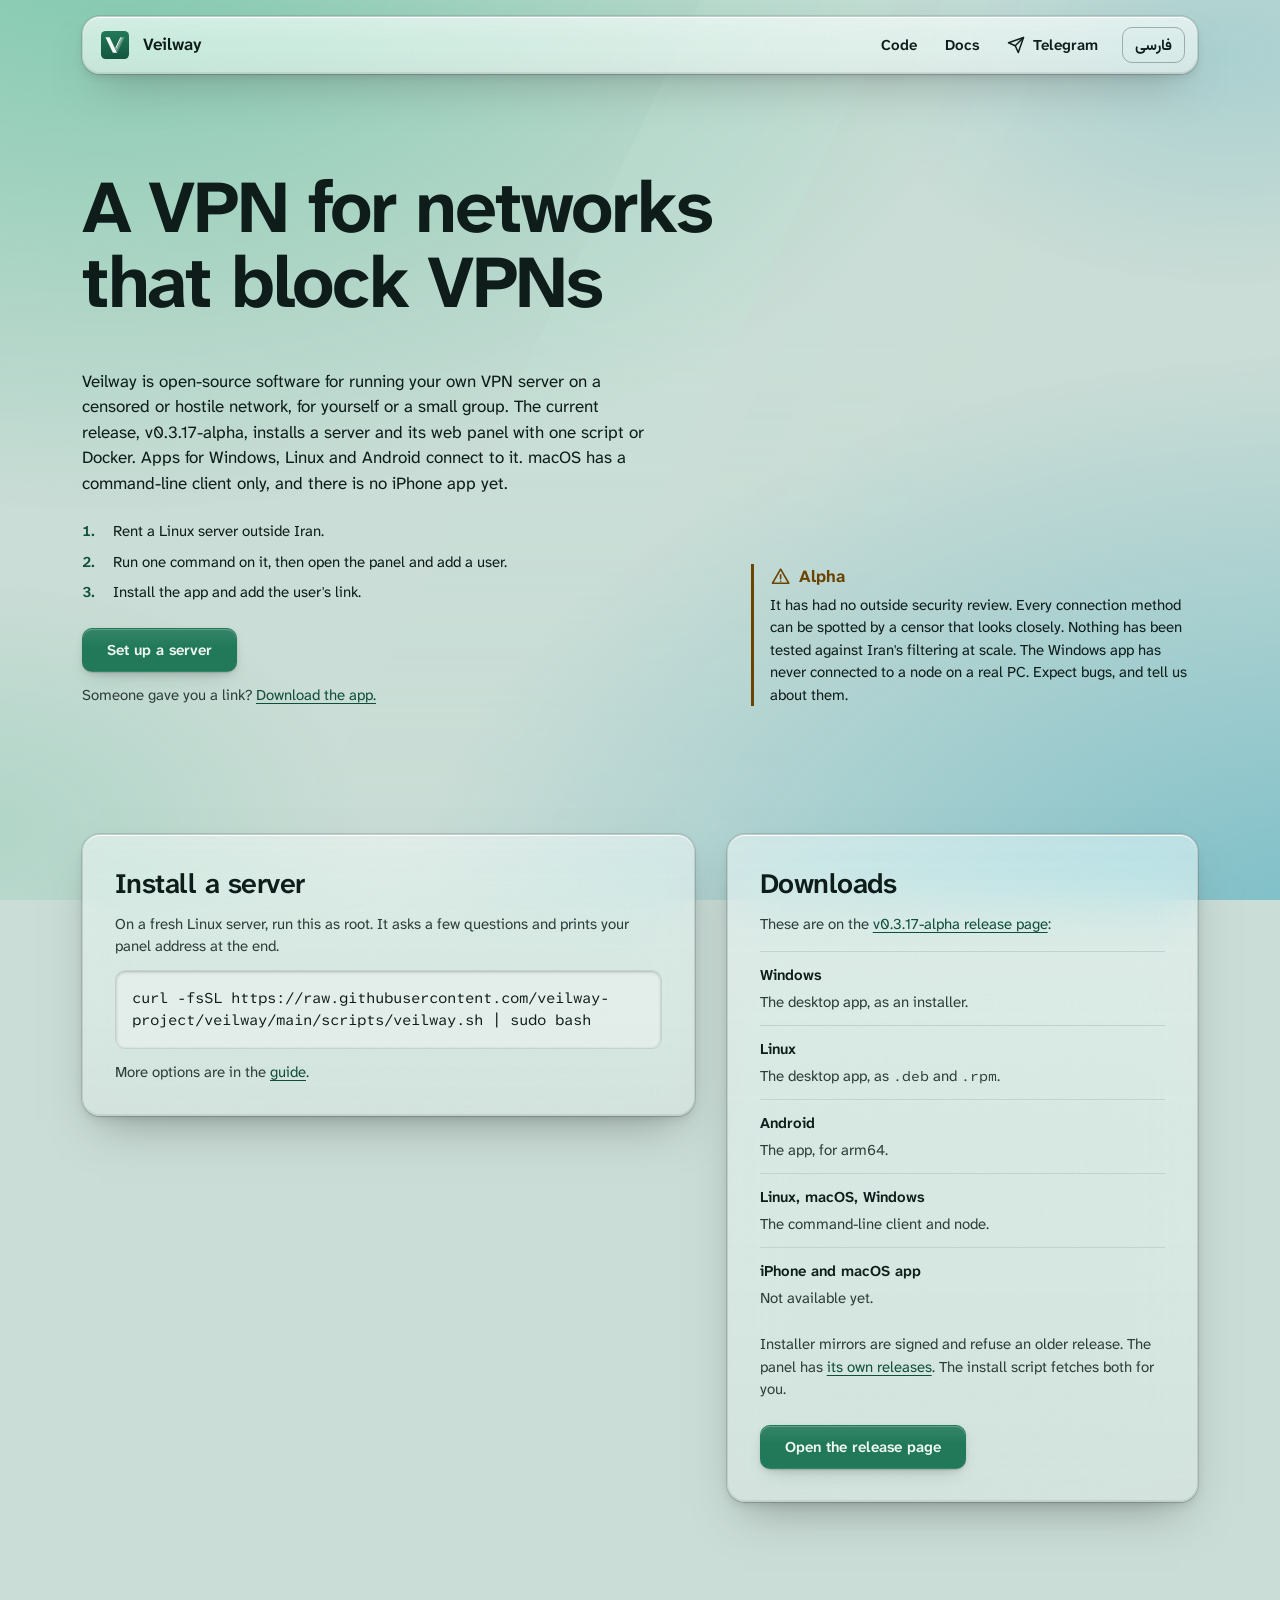
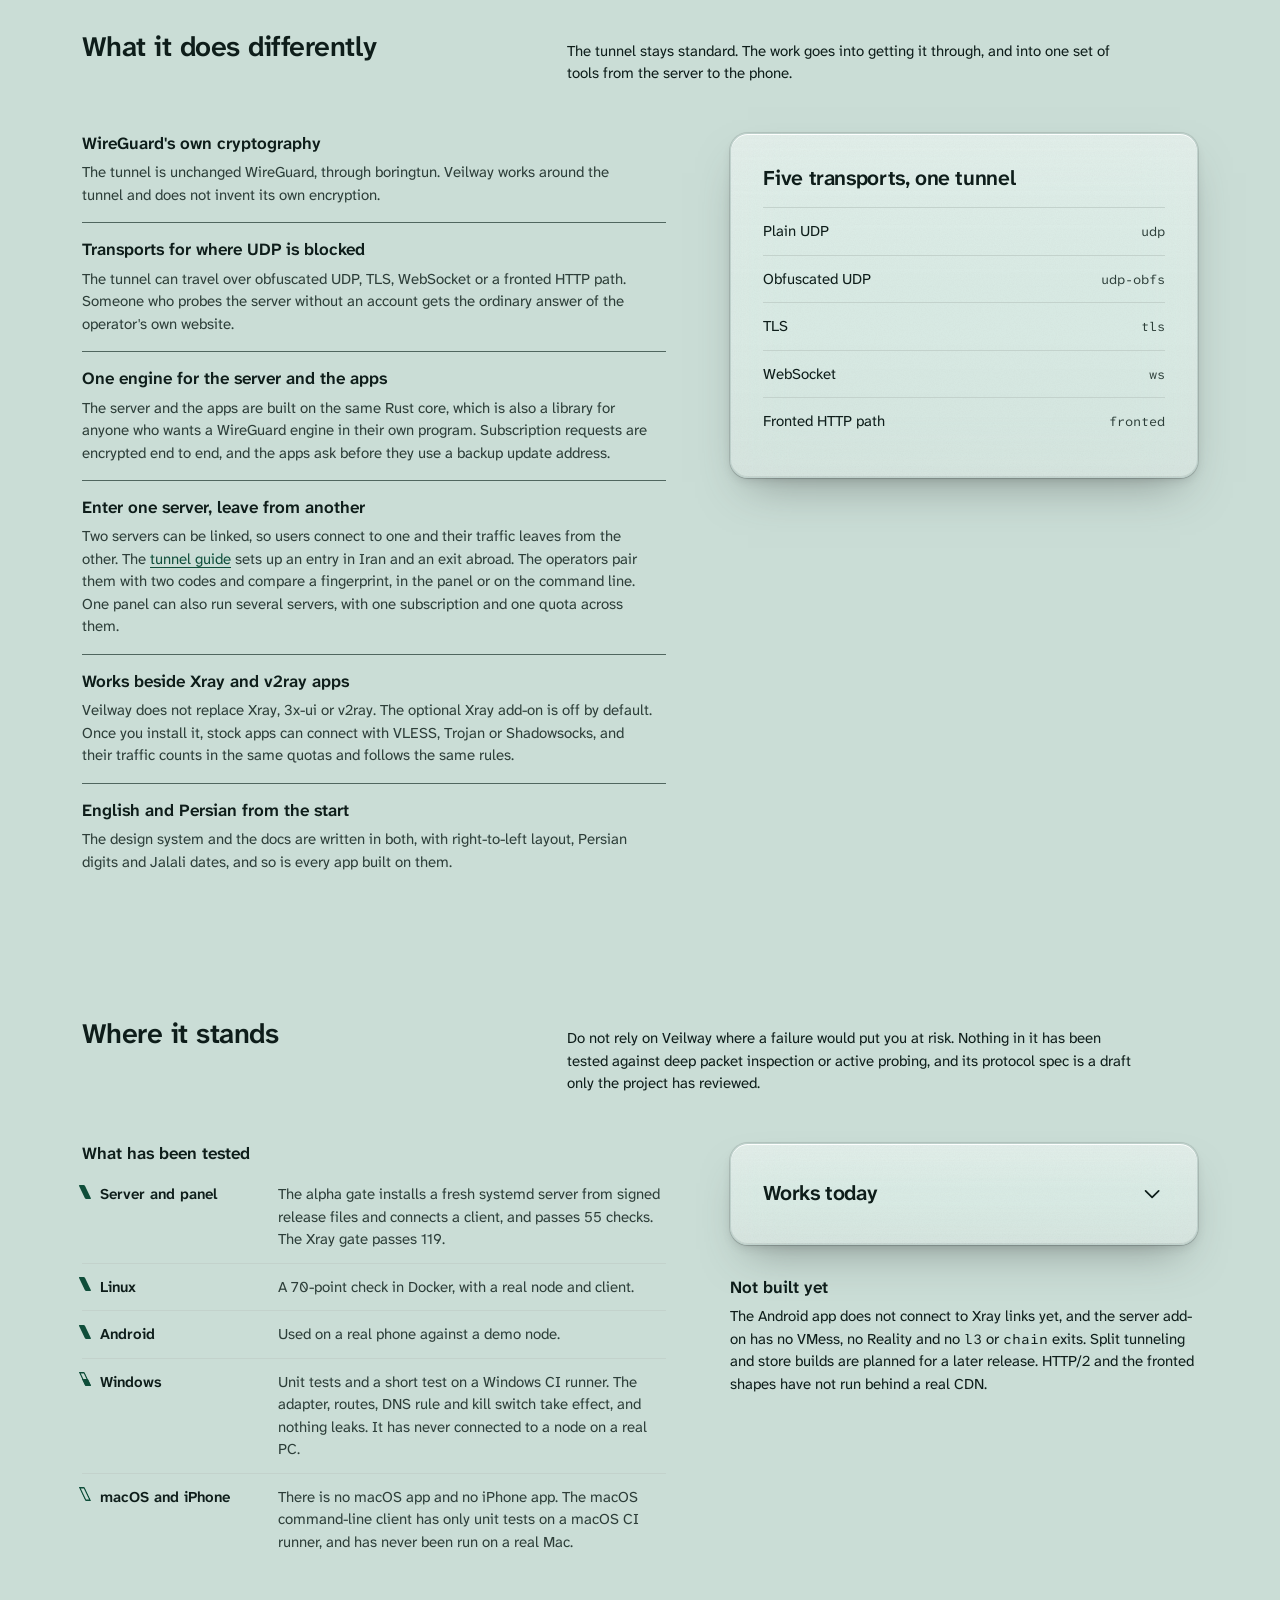
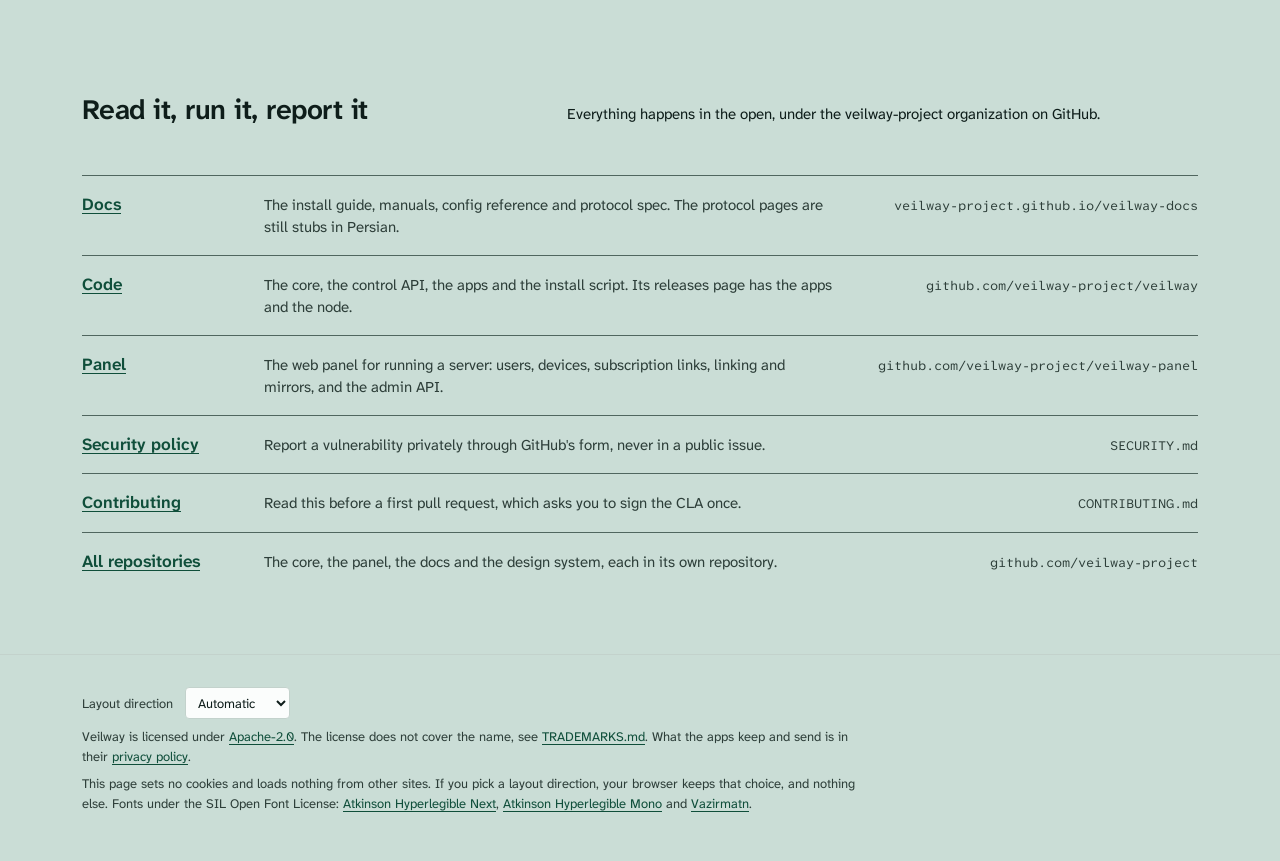
==== commit eb5d19f8: "landing: v0.3.17-alpha links Co-Authored-By: Claude <noreply@anthropic.com>" ====
--- a/index.html
+++ b/index.html
@@ -57,7 +57,7 @@
 		<h1 id="title">A VPN for networks that block VPNs</h1>
 		<div class="hero-body">
 			<div>
-				<p class="lede">Veilway is open-source software for running your own VPN server on a censored or hostile network, for yourself or a small group. The current release, v0.3.16-alpha, installs a server and its web panel with one script or Docker. Apps for Windows, Linux and Android connect to it. macOS has a command-line client only, and there is no iPhone app yet.</p>
+				<p class="lede">Veilway is open-source software for running your own VPN server on a censored or hostile network, for yourself or a small group. The current release, v0.3.17-alpha, installs a server and its web panel with one script or Docker. Apps for Windows, Linux and Android connect to it. macOS has a command-line client only, and there is no iPhone app yet.</p>
 				<ol class="steps">
 					<li>Rent a Linux server outside Iran.</li>
 					<li>Run one command on it, then open the panel and add a user.</li>
@@ -81,7 +81,7 @@
 			</div>
 			<div class="sheet vw-glass" id="apps">
 				<h2>Downloads</h2>
-				<p>These are on the <a href="https://github.com/veilway-project/veilway/releases/tag/v0.3.16-alpha">v0.3.16-alpha release page</a>:</p>
+				<p>These are on the <a href="https://github.com/veilway-project/veilway/releases/tag/v0.3.17-alpha">v0.3.17-alpha release page</a>:</p>
 				<dl class="rows">
 					<div><dt>Windows</dt><dd>The desktop app, as an installer.</dd></div>
 					<div><dt>Linux</dt><dd>The desktop app, as <code class="vw-code">.deb</code> and <code class="vw-code">.rpm</code>.</dd></div>
@@ -90,7 +90,7 @@
 					<div><dt>iPhone and macOS app</dt><dd>Not available yet.</dd></div>
 				</dl>
 				<p>Installer mirrors are signed and refuse an older release. The panel has <a href="https://github.com/veilway-project/veilway-panel/releases">its own releases</a>. The install script fetches both for you.</p>
-				<div class="actions"><a class="vw-button" data-variant="primary" href="https://github.com/veilway-project/veilway/releases/tag/v0.3.16-alpha">Open the release page</a></div>
+				<div class="actions"><a class="vw-button" data-variant="primary" href="https://github.com/veilway-project/veilway/releases/tag/v0.3.17-alpha">Open the release page</a></div>
 			</div>
 		</div>
 	</section>
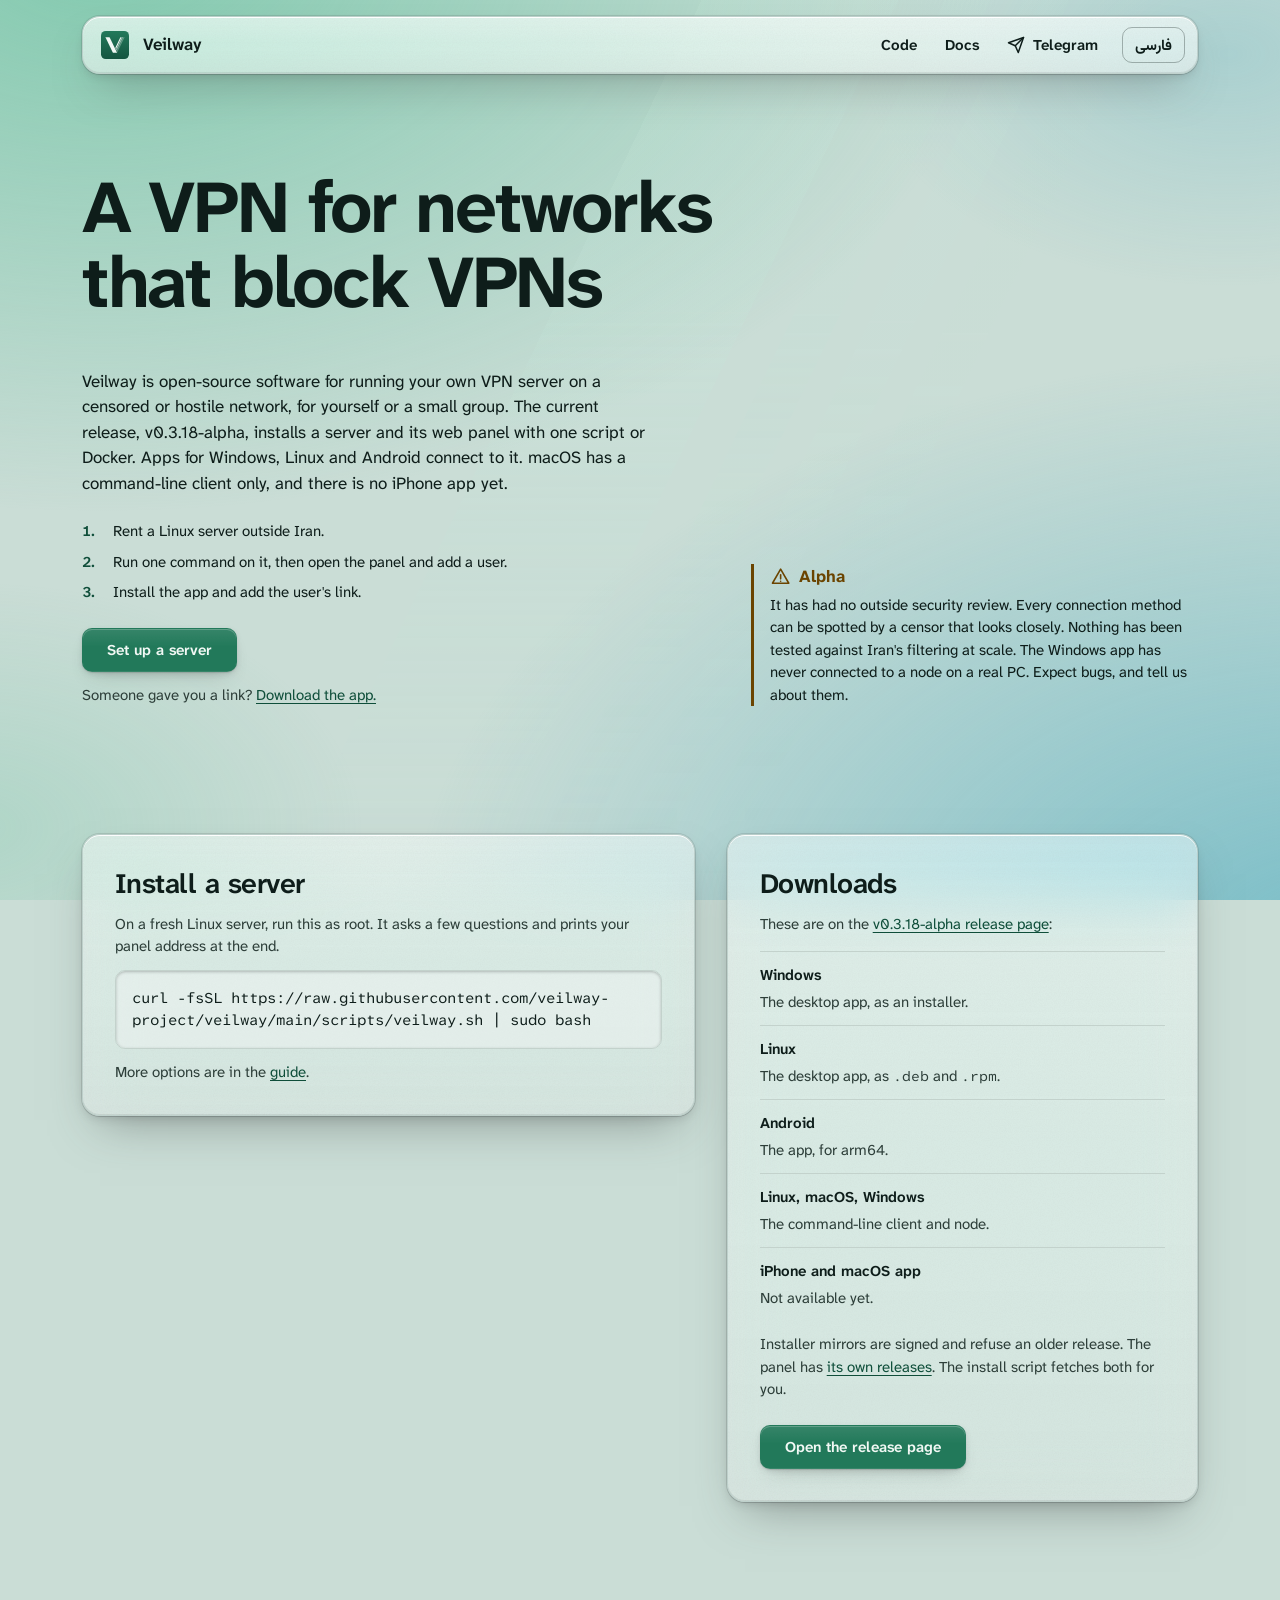
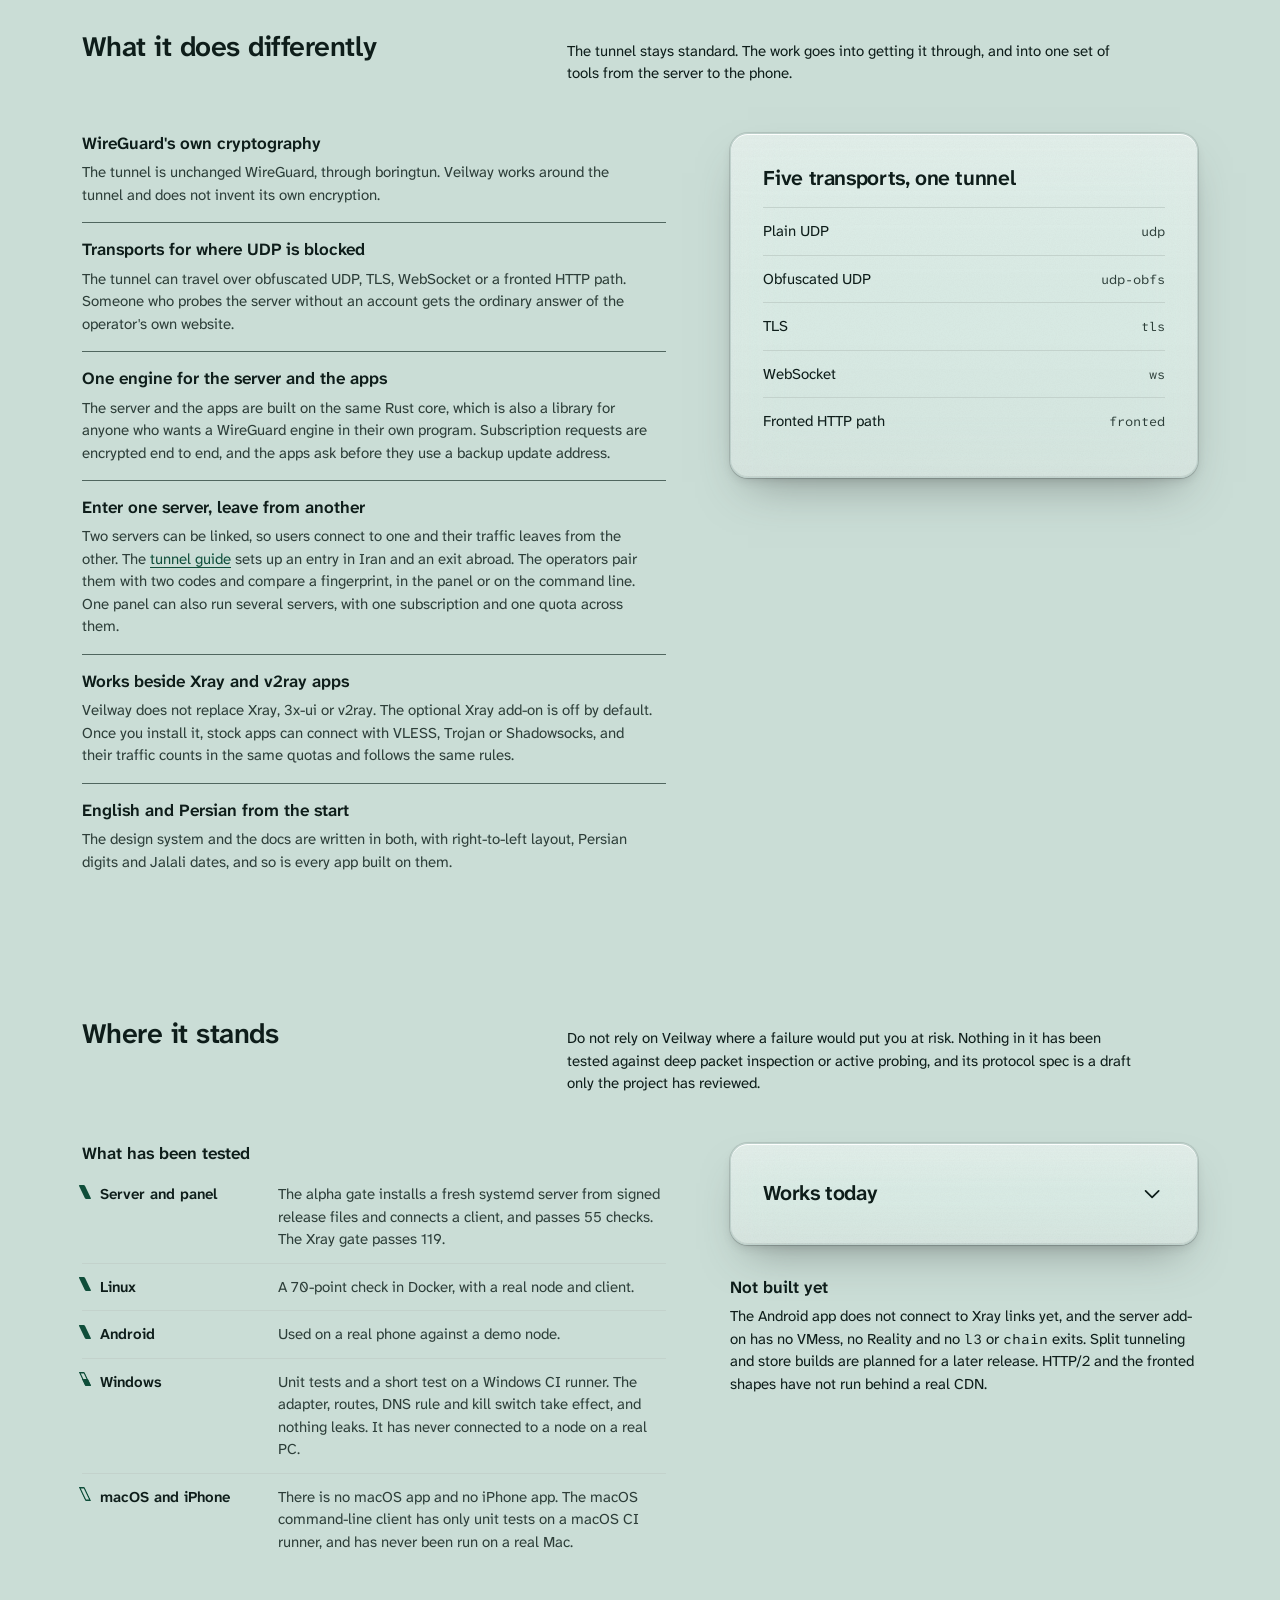
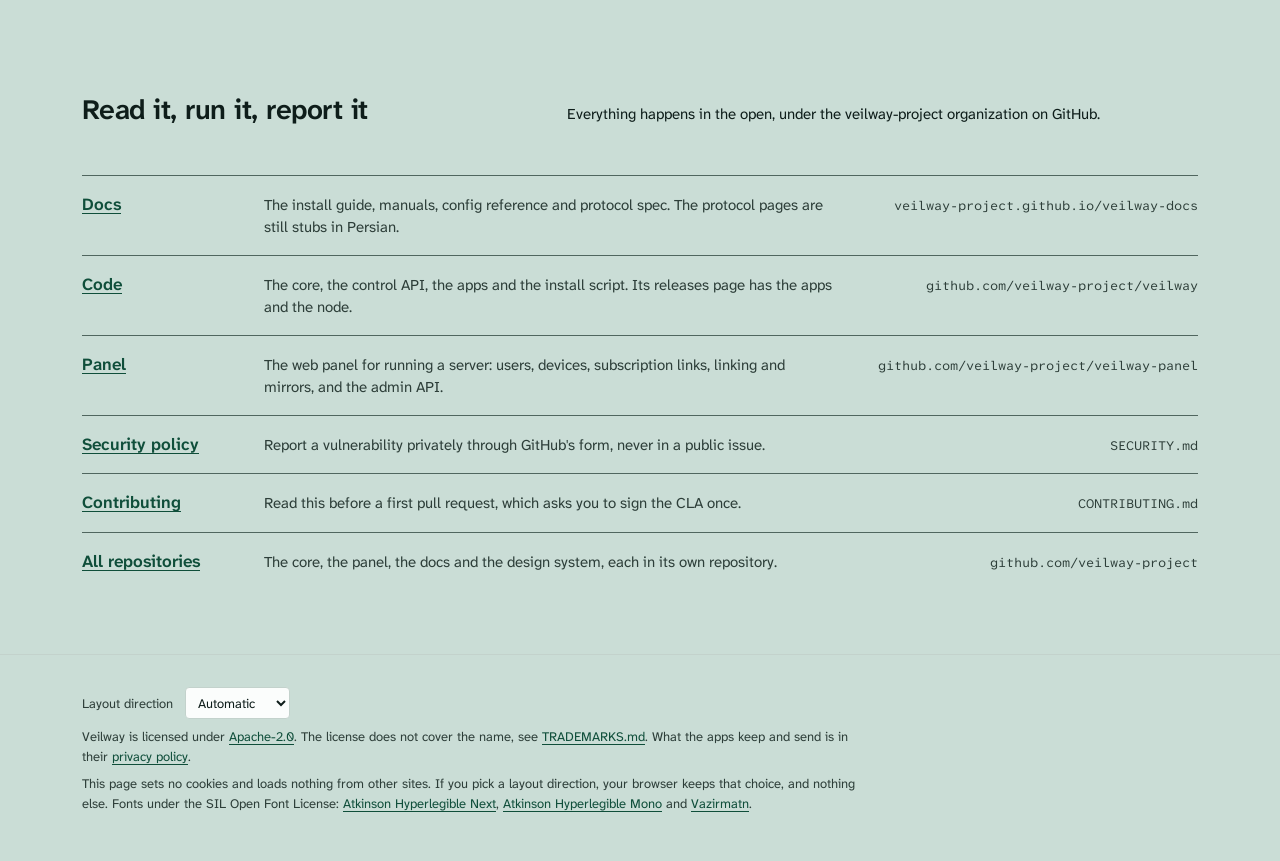
==== commit c58ec217: "landing: v0.3.18-alpha links Co-Authored-By: Claude <noreply@anthropic.com>" ====
--- a/index.html
+++ b/index.html
@@ -57,7 +57,7 @@
 		<h1 id="title">A VPN for networks that block VPNs</h1>
 		<div class="hero-body">
 			<div>
-				<p class="lede">Veilway is open-source software for running your own VPN server on a censored or hostile network, for yourself or a small group. The current release, v0.3.17-alpha, installs a server and its web panel with one script or Docker. Apps for Windows, Linux and Android connect to it. macOS has a command-line client only, and there is no iPhone app yet.</p>
+				<p class="lede">Veilway is open-source software for running your own VPN server on a censored or hostile network, for yourself or a small group. The current release, v0.3.18-alpha, installs a server and its web panel with one script or Docker. Apps for Windows, Linux and Android connect to it. macOS has a command-line client only, and there is no iPhone app yet.</p>
 				<ol class="steps">
 					<li>Rent a Linux server outside Iran.</li>
 					<li>Run one command on it, then open the panel and add a user.</li>
@@ -81,7 +81,7 @@
 			</div>
 			<div class="sheet vw-glass" id="apps">
 				<h2>Downloads</h2>
-				<p>These are on the <a href="https://github.com/veilway-project/veilway/releases/tag/v0.3.17-alpha">v0.3.17-alpha release page</a>:</p>
+				<p>These are on the <a href="https://github.com/veilway-project/veilway/releases/tag/v0.3.18-alpha">v0.3.18-alpha release page</a>:</p>
 				<dl class="rows">
 					<div><dt>Windows</dt><dd>The desktop app, as an installer.</dd></div>
 					<div><dt>Linux</dt><dd>The desktop app, as <code class="vw-code">.deb</code> and <code class="vw-code">.rpm</code>.</dd></div>
@@ -90,7 +90,7 @@
 					<div><dt>iPhone and macOS app</dt><dd>Not available yet.</dd></div>
 				</dl>
 				<p>Installer mirrors are signed and refuse an older release. The panel has <a href="https://github.com/veilway-project/veilway-panel/releases">its own releases</a>. The install script fetches both for you.</p>
-				<div class="actions"><a class="vw-button" data-variant="primary" href="https://github.com/veilway-project/veilway/releases/tag/v0.3.17-alpha">Open the release page</a></div>
+				<div class="actions"><a class="vw-button" data-variant="primary" href="https://github.com/veilway-project/veilway/releases/tag/v0.3.18-alpha">Open the release page</a></div>
 			</div>
 		</div>
 	</section>
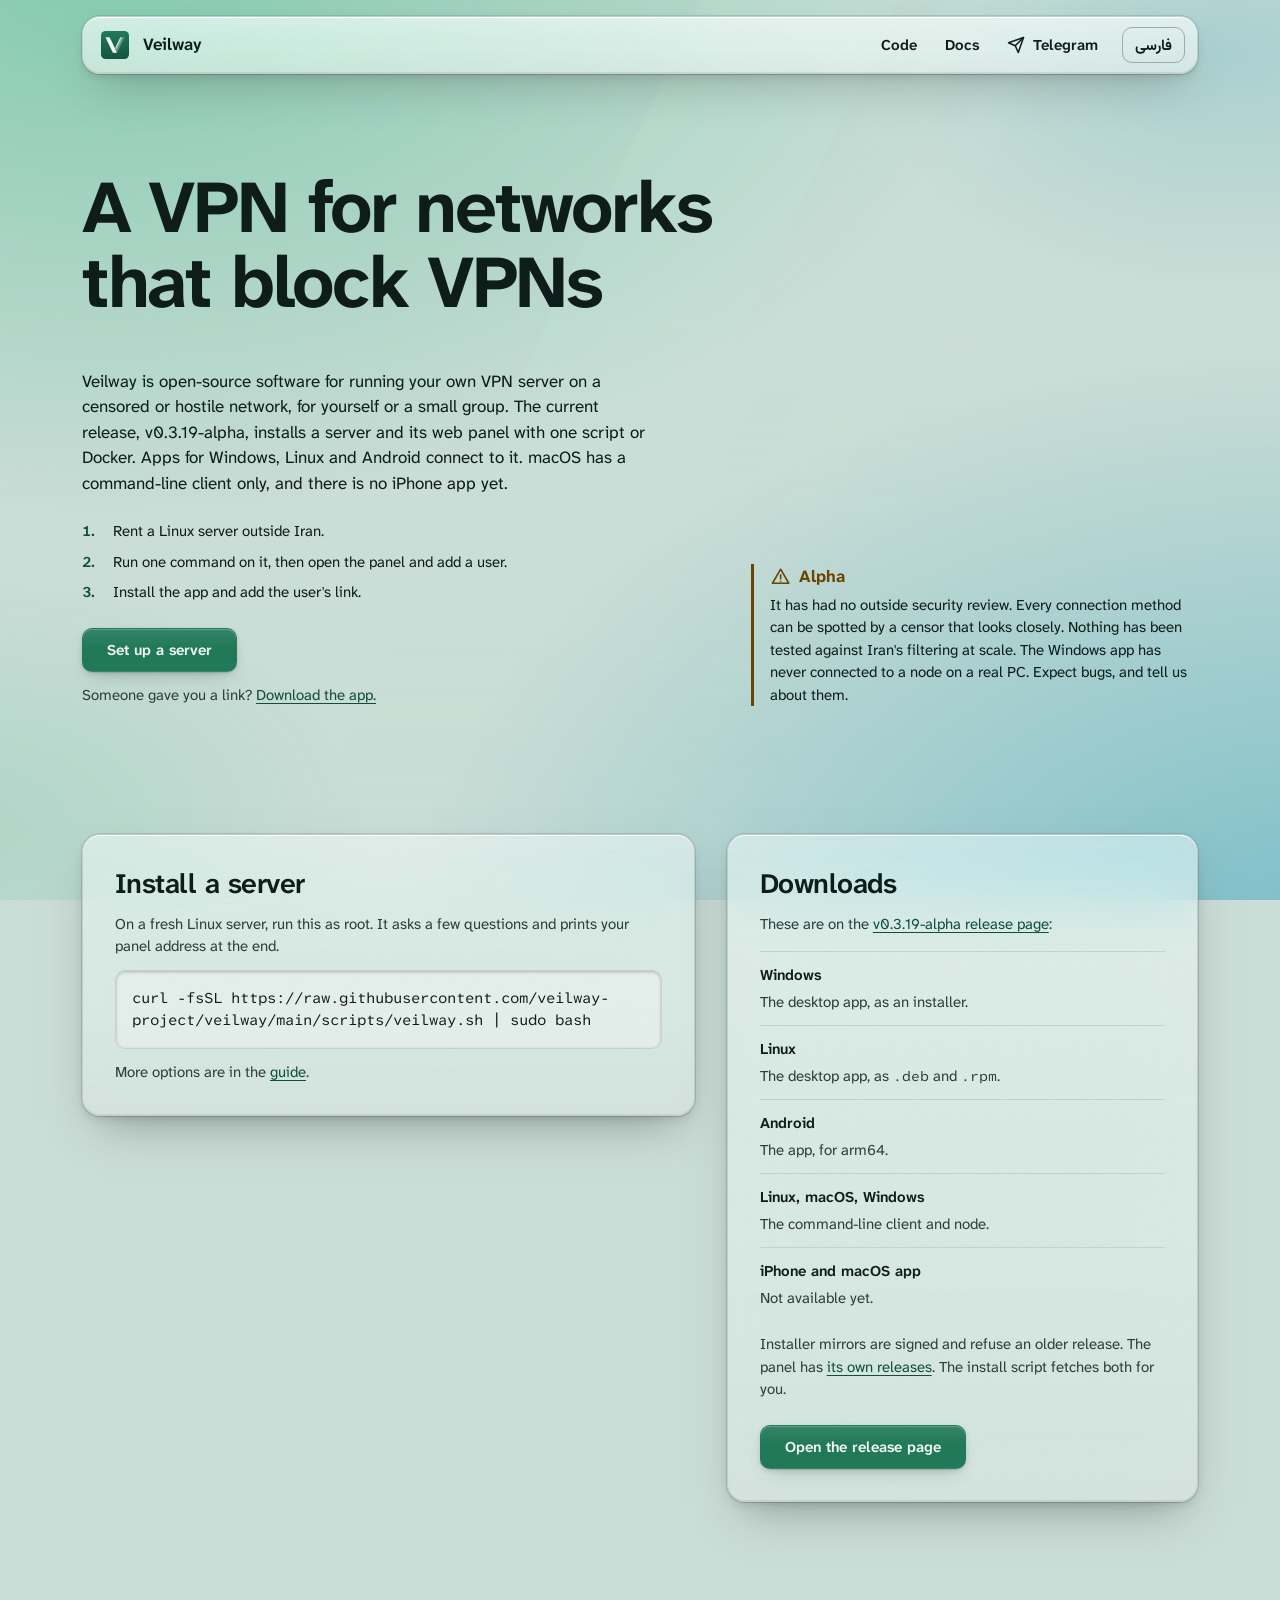
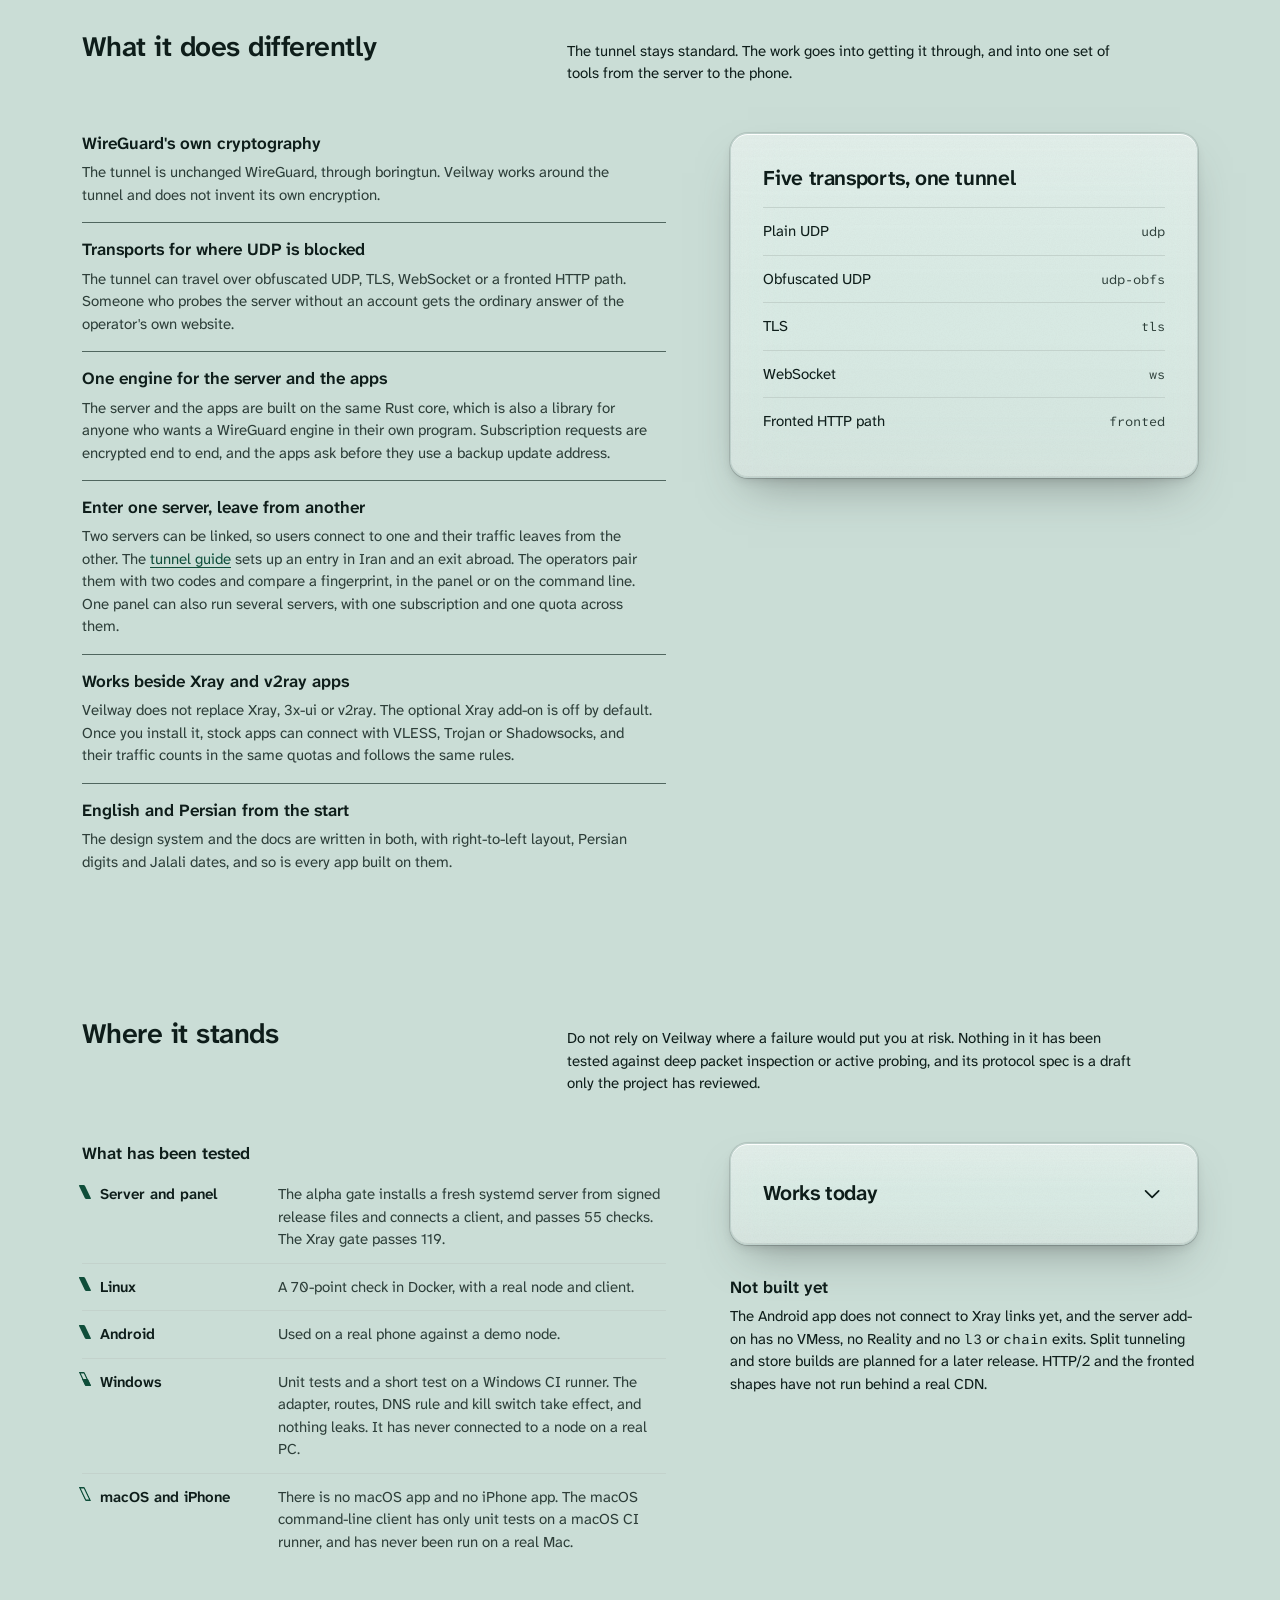
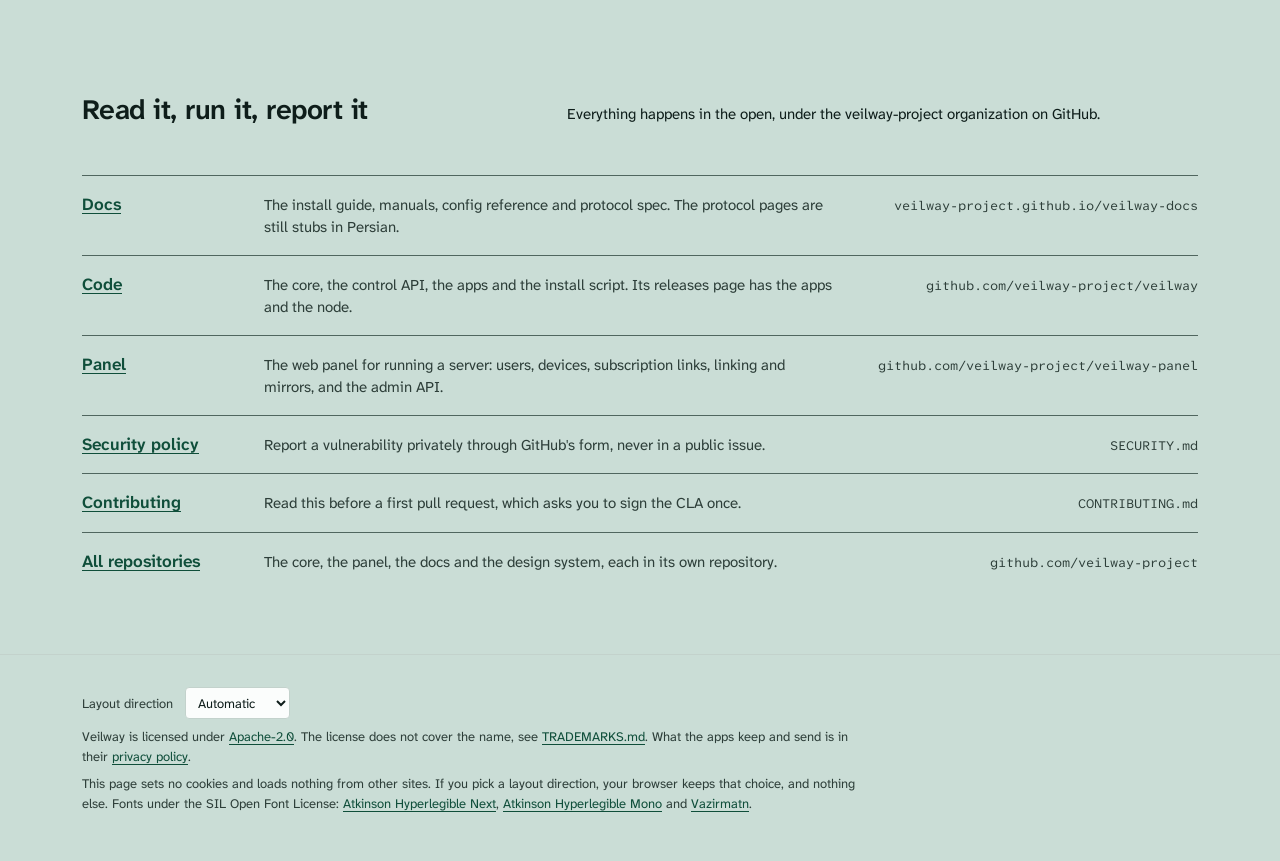
==== commit df2050bc: "landing: v0.3.19-alpha links Co-Authored-By: Claude <noreply@anthropic.com>" ====
--- a/index.html
+++ b/index.html
@@ -57,7 +57,7 @@
 		<h1 id="title">A VPN for networks that block VPNs</h1>
 		<div class="hero-body">
 			<div>
-				<p class="lede">Veilway is open-source software for running your own VPN server on a censored or hostile network, for yourself or a small group. The current release, v0.3.18-alpha, installs a server and its web panel with one script or Docker. Apps for Windows, Linux and Android connect to it. macOS has a command-line client only, and there is no iPhone app yet.</p>
+				<p class="lede">Veilway is open-source software for running your own VPN server on a censored or hostile network, for yourself or a small group. The current release, v0.3.19-alpha, installs a server and its web panel with one script or Docker. Apps for Windows, Linux and Android connect to it. macOS has a command-line client only, and there is no iPhone app yet.</p>
 				<ol class="steps">
 					<li>Rent a Linux server outside Iran.</li>
 					<li>Run one command on it, then open the panel and add a user.</li>
@@ -81,7 +81,7 @@
 			</div>
 			<div class="sheet vw-glass" id="apps">
 				<h2>Downloads</h2>
-				<p>These are on the <a href="https://github.com/veilway-project/veilway/releases/tag/v0.3.18-alpha">v0.3.18-alpha release page</a>:</p>
+				<p>These are on the <a href="https://github.com/veilway-project/veilway/releases/tag/v0.3.19-alpha">v0.3.19-alpha release page</a>:</p>
 				<dl class="rows">
 					<div><dt>Windows</dt><dd>The desktop app, as an installer.</dd></div>
 					<div><dt>Linux</dt><dd>The desktop app, as <code class="vw-code">.deb</code> and <code class="vw-code">.rpm</code>.</dd></div>
@@ -90,7 +90,7 @@
 					<div><dt>iPhone and macOS app</dt><dd>Not available yet.</dd></div>
 				</dl>
 				<p>Installer mirrors are signed and refuse an older release. The panel has <a href="https://github.com/veilway-project/veilway-panel/releases">its own releases</a>. The install script fetches both for you.</p>
-				<div class="actions"><a class="vw-button" data-variant="primary" href="https://github.com/veilway-project/veilway/releases/tag/v0.3.18-alpha">Open the release page</a></div>
+				<div class="actions"><a class="vw-button" data-variant="primary" href="https://github.com/veilway-project/veilway/releases/tag/v0.3.19-alpha">Open the release page</a></div>
 			</div>
 		</div>
 	</section>
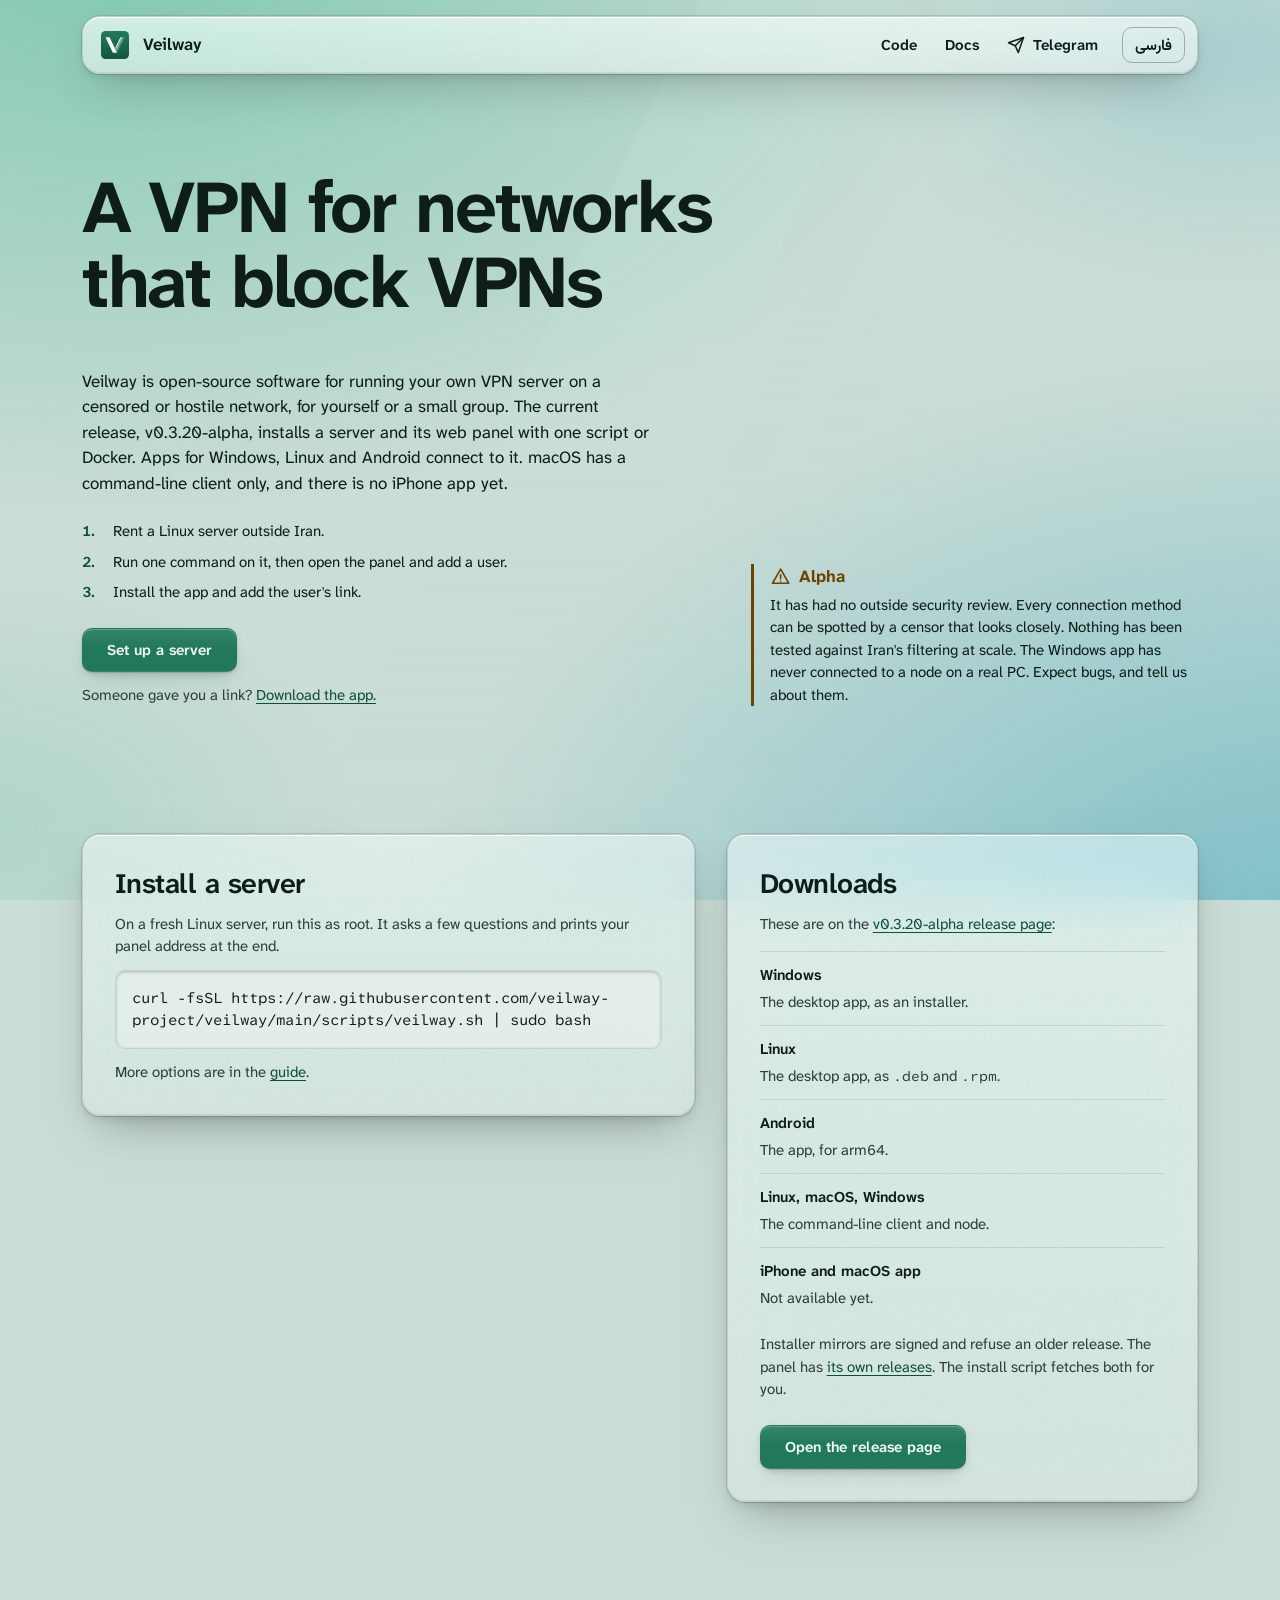
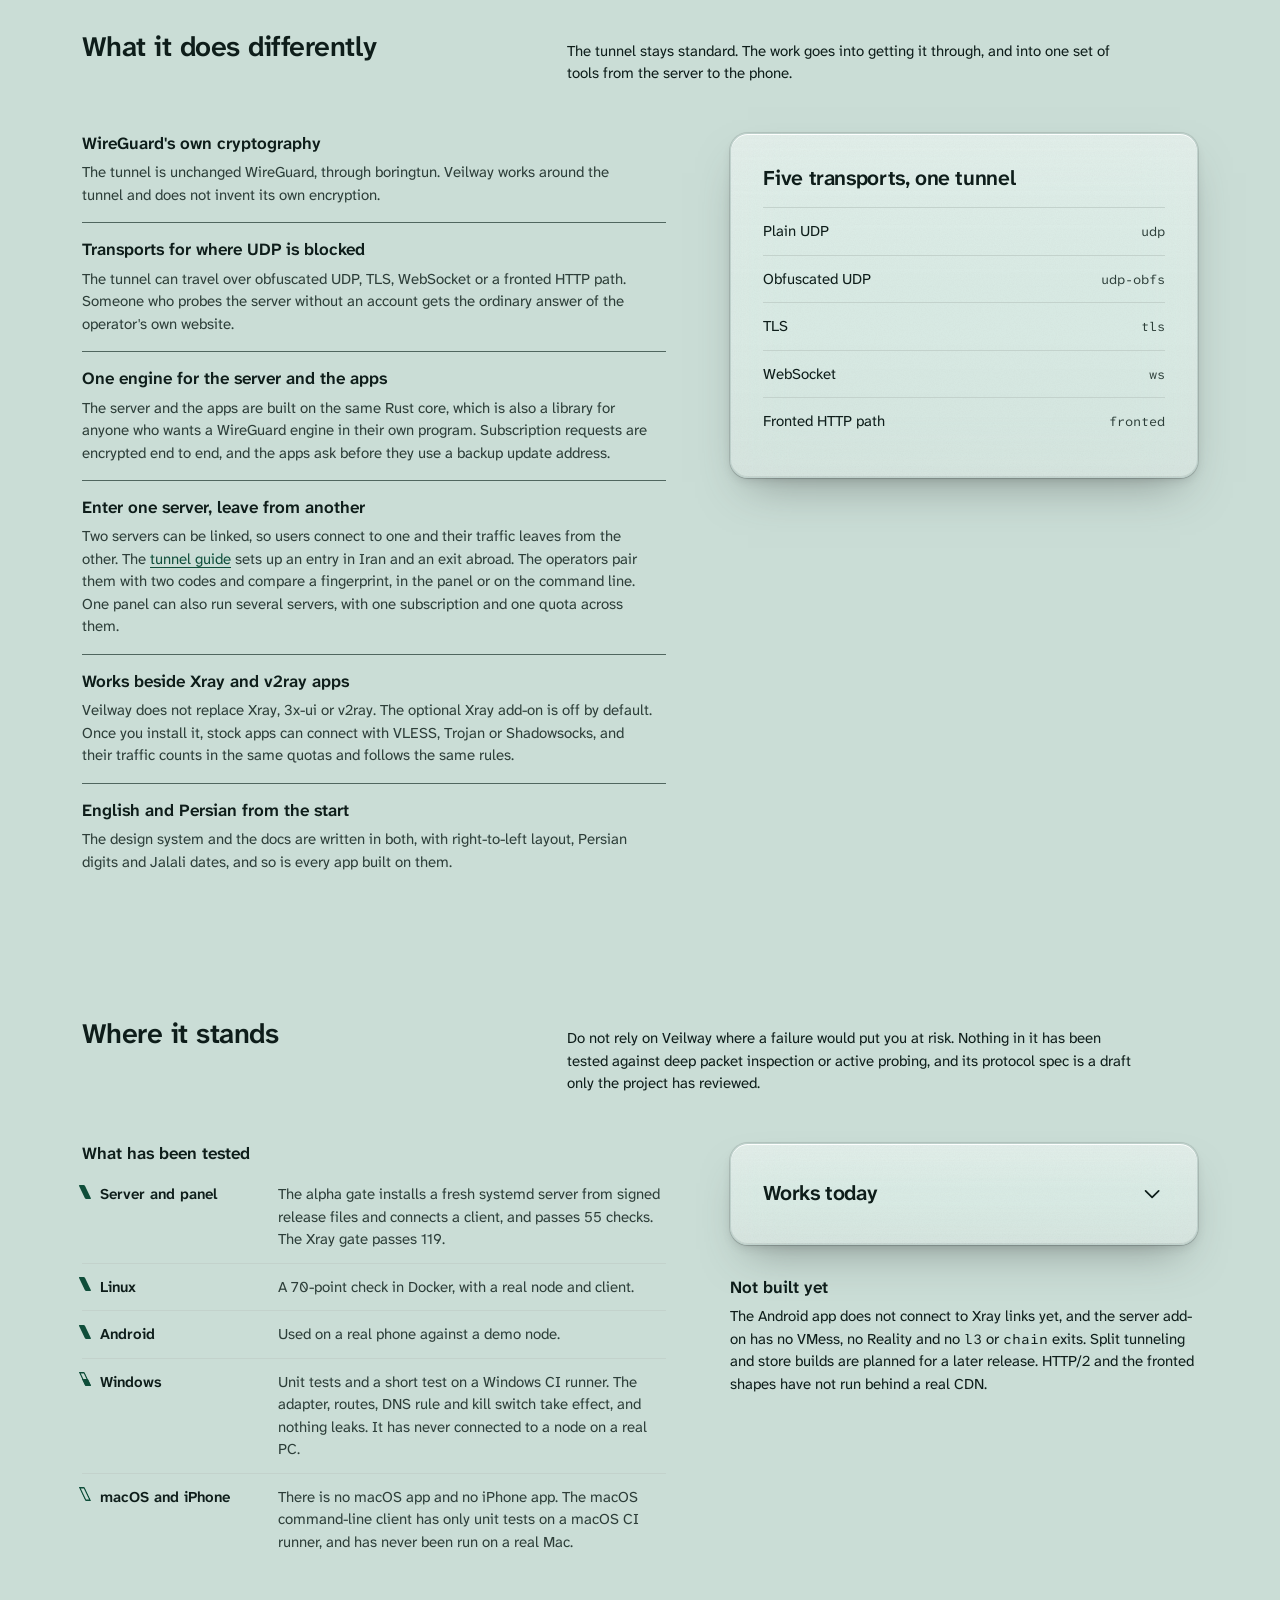
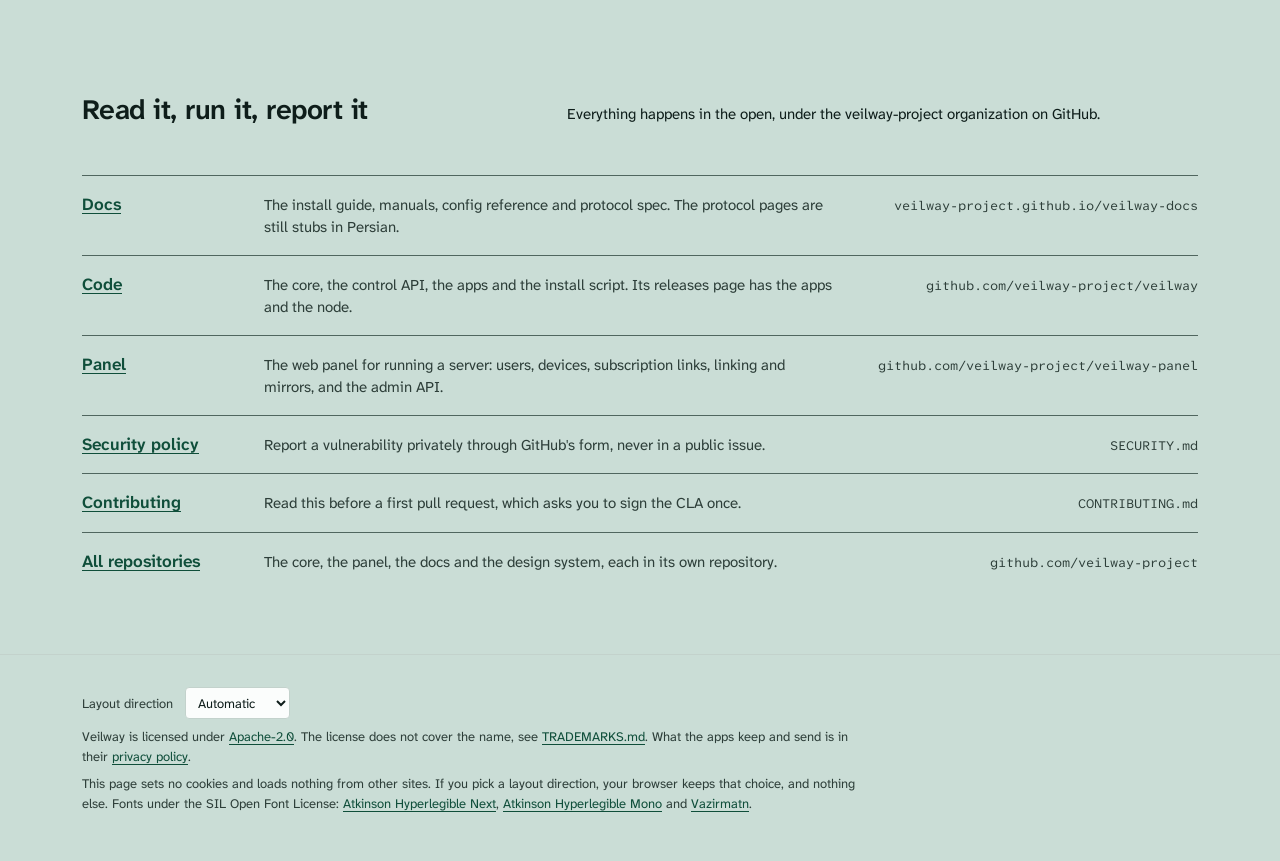
==== commit ca18655c: "landing: v0.3.20-alpha links Co-Authored-By: Claude <noreply@anthropic.com>" ====
--- a/index.html
+++ b/index.html
@@ -57,7 +57,7 @@
 		<h1 id="title">A VPN for networks that block VPNs</h1>
 		<div class="hero-body">
 			<div>
-				<p class="lede">Veilway is open-source software for running your own VPN server on a censored or hostile network, for yourself or a small group. The current release, v0.3.19-alpha, installs a server and its web panel with one script or Docker. Apps for Windows, Linux and Android connect to it. macOS has a command-line client only, and there is no iPhone app yet.</p>
+				<p class="lede">Veilway is open-source software for running your own VPN server on a censored or hostile network, for yourself or a small group. The current release, v0.3.20-alpha, installs a server and its web panel with one script or Docker. Apps for Windows, Linux and Android connect to it. macOS has a command-line client only, and there is no iPhone app yet.</p>
 				<ol class="steps">
 					<li>Rent a Linux server outside Iran.</li>
 					<li>Run one command on it, then open the panel and add a user.</li>
@@ -81,7 +81,7 @@
 			</div>
 			<div class="sheet vw-glass" id="apps">
 				<h2>Downloads</h2>
-				<p>These are on the <a href="https://github.com/veilway-project/veilway/releases/tag/v0.3.19-alpha">v0.3.19-alpha release page</a>:</p>
+				<p>These are on the <a href="https://github.com/veilway-project/veilway/releases/tag/v0.3.20-alpha">v0.3.20-alpha release page</a>:</p>
 				<dl class="rows">
 					<div><dt>Windows</dt><dd>The desktop app, as an installer.</dd></div>
 					<div><dt>Linux</dt><dd>The desktop app, as <code class="vw-code">.deb</code> and <code class="vw-code">.rpm</code>.</dd></div>
@@ -90,7 +90,7 @@
 					<div><dt>iPhone and macOS app</dt><dd>Not available yet.</dd></div>
 				</dl>
 				<p>Installer mirrors are signed and refuse an older release. The panel has <a href="https://github.com/veilway-project/veilway-panel/releases">its own releases</a>. The install script fetches both for you.</p>
-				<div class="actions"><a class="vw-button" data-variant="primary" href="https://github.com/veilway-project/veilway/releases/tag/v0.3.19-alpha">Open the release page</a></div>
+				<div class="actions"><a class="vw-button" data-variant="primary" href="https://github.com/veilway-project/veilway/releases/tag/v0.3.20-alpha">Open the release page</a></div>
 			</div>
 		</div>
 	</section>
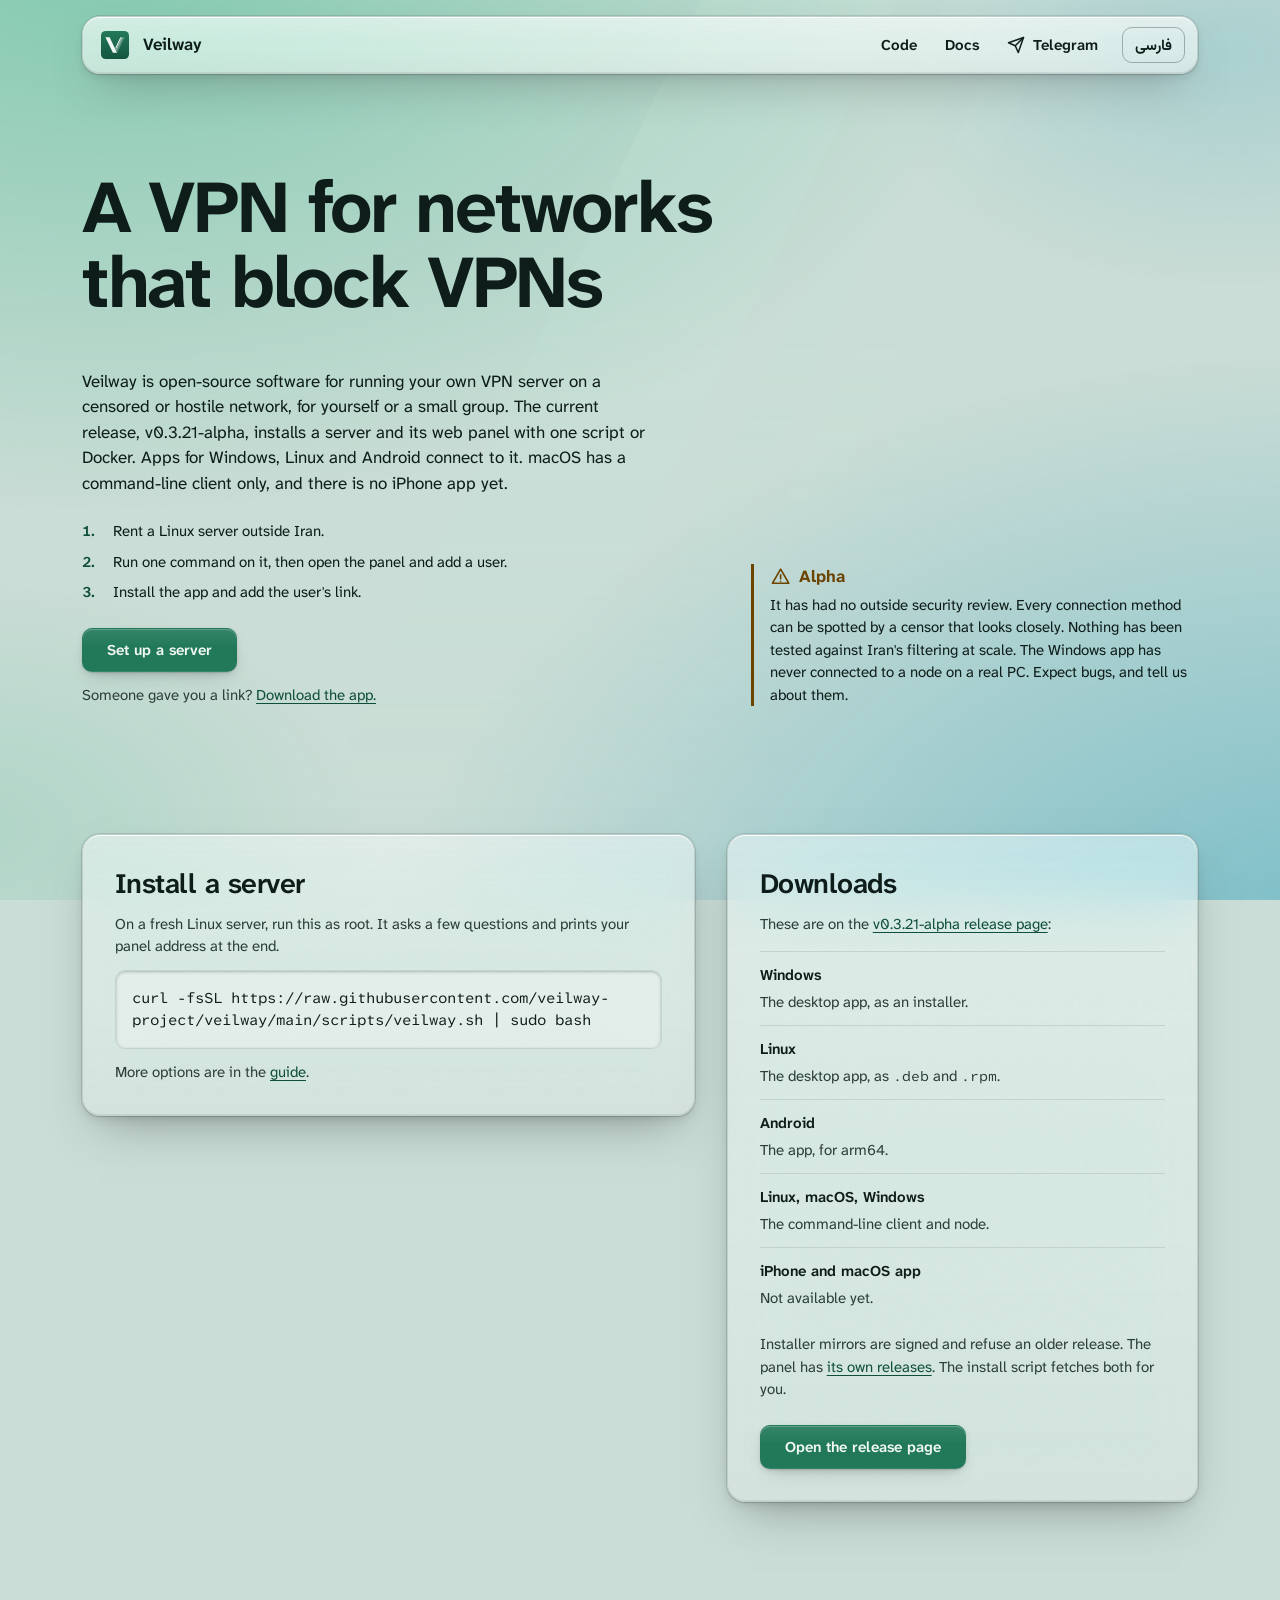
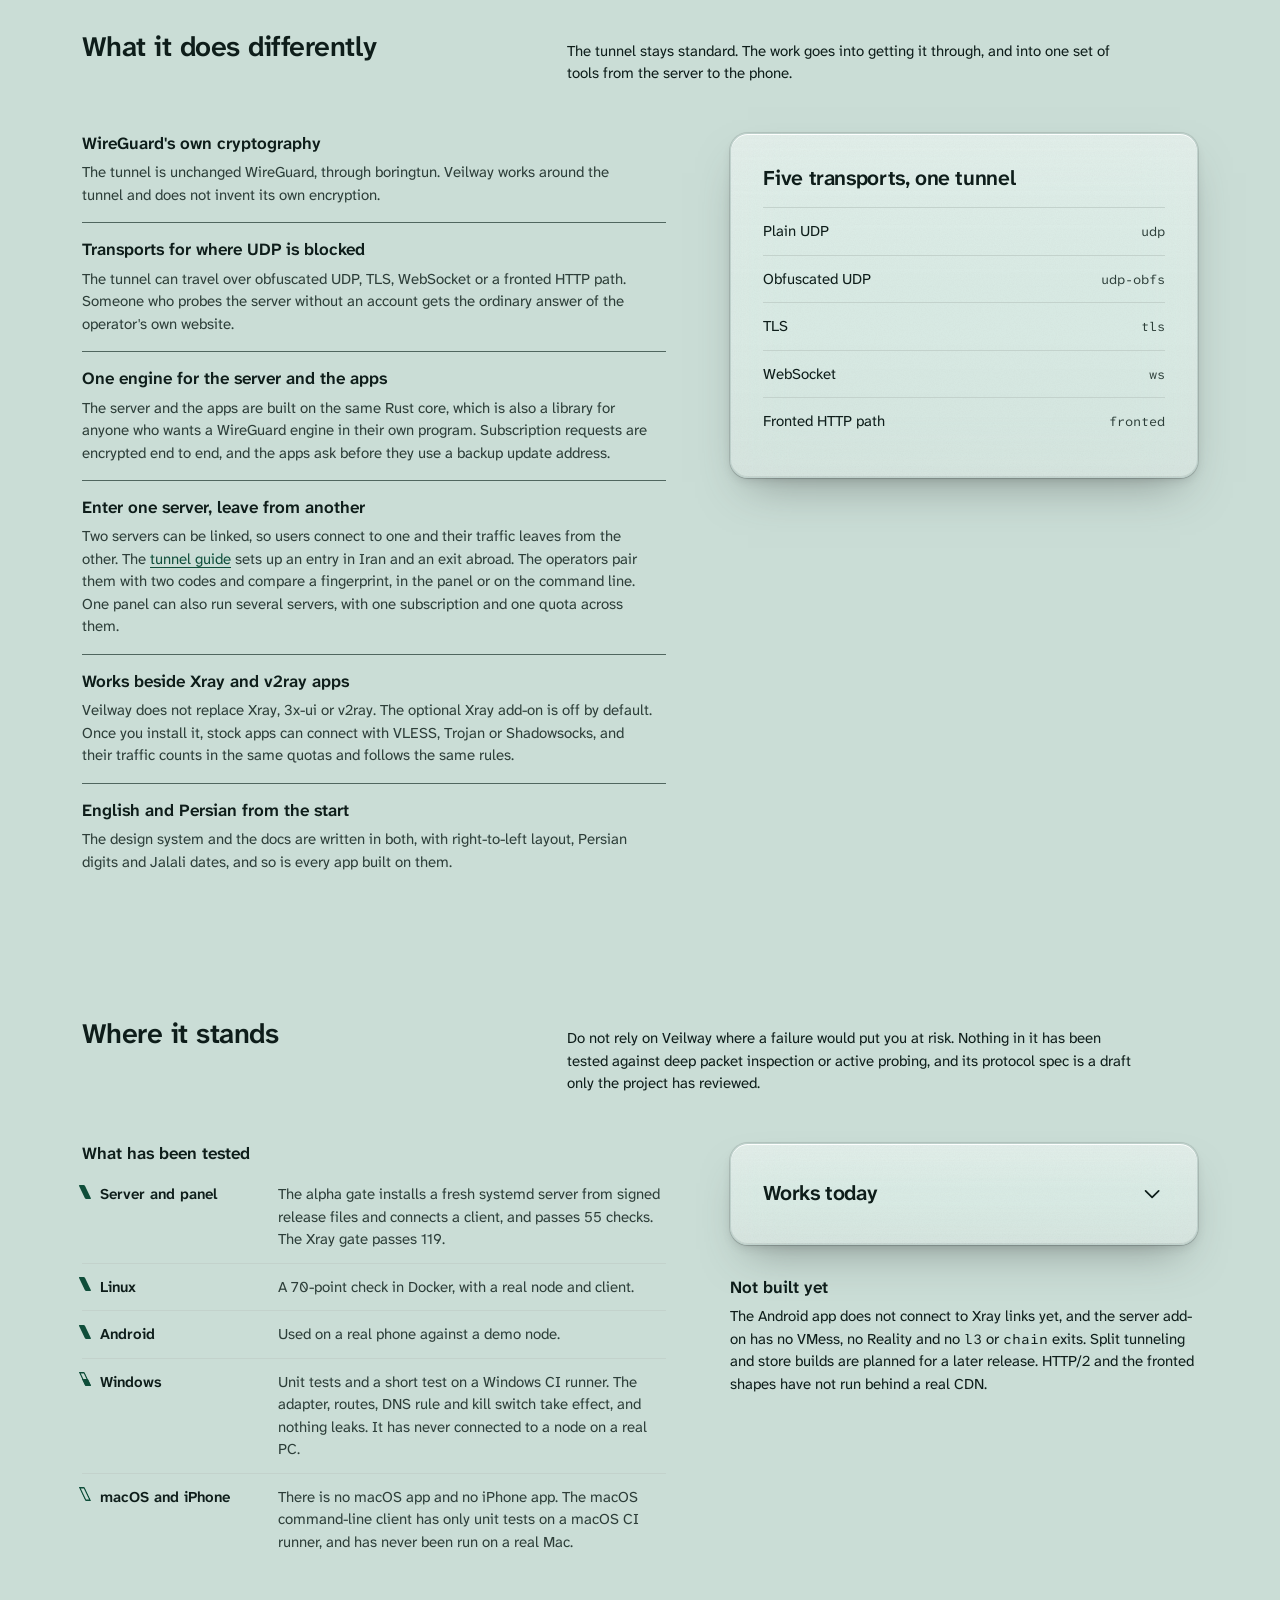
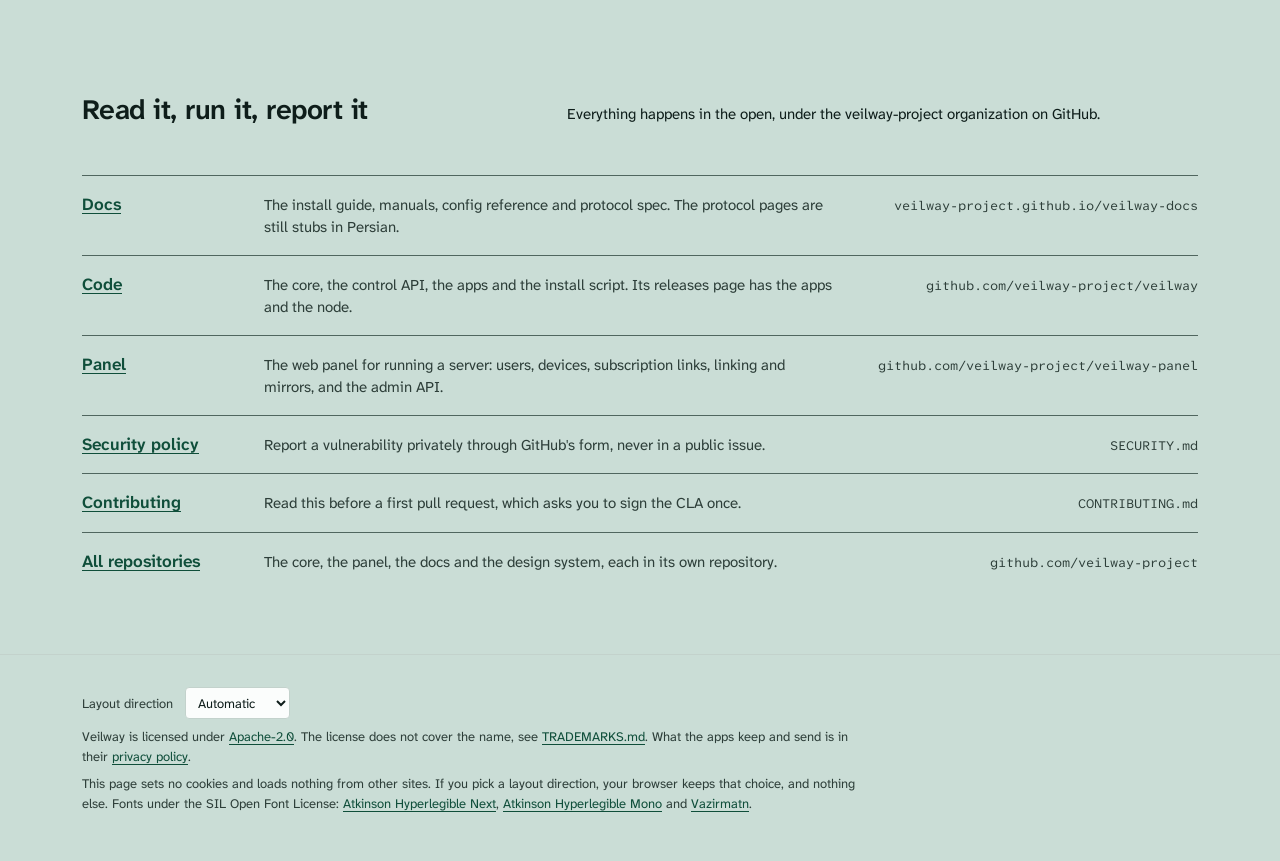
==== commit 209b1936: "landing: v0.3.21-alpha links Co-Authored-By: Claude <noreply@anthropic.com>" ====
--- a/index.html
+++ b/index.html
@@ -57,7 +57,7 @@
 		<h1 id="title">A VPN for networks that block VPNs</h1>
 		<div class="hero-body">
 			<div>
-				<p class="lede">Veilway is open-source software for running your own VPN server on a censored or hostile network, for yourself or a small group. The current release, v0.3.20-alpha, installs a server and its web panel with one script or Docker. Apps for Windows, Linux and Android connect to it. macOS has a command-line client only, and there is no iPhone app yet.</p>
+				<p class="lede">Veilway is open-source software for running your own VPN server on a censored or hostile network, for yourself or a small group. The current release, v0.3.21-alpha, installs a server and its web panel with one script or Docker. Apps for Windows, Linux and Android connect to it. macOS has a command-line client only, and there is no iPhone app yet.</p>
 				<ol class="steps">
 					<li>Rent a Linux server outside Iran.</li>
 					<li>Run one command on it, then open the panel and add a user.</li>
@@ -81,7 +81,7 @@
 			</div>
 			<div class="sheet vw-glass" id="apps">
 				<h2>Downloads</h2>
-				<p>These are on the <a href="https://github.com/veilway-project/veilway/releases/tag/v0.3.20-alpha">v0.3.20-alpha release page</a>:</p>
+				<p>These are on the <a href="https://github.com/veilway-project/veilway/releases/tag/v0.3.21-alpha">v0.3.21-alpha release page</a>:</p>
 				<dl class="rows">
 					<div><dt>Windows</dt><dd>The desktop app, as an installer.</dd></div>
 					<div><dt>Linux</dt><dd>The desktop app, as <code class="vw-code">.deb</code> and <code class="vw-code">.rpm</code>.</dd></div>
@@ -90,7 +90,7 @@
 					<div><dt>iPhone and macOS app</dt><dd>Not available yet.</dd></div>
 				</dl>
 				<p>Installer mirrors are signed and refuse an older release. The panel has <a href="https://github.com/veilway-project/veilway-panel/releases">its own releases</a>. The install script fetches both for you.</p>
-				<div class="actions"><a class="vw-button" data-variant="primary" href="https://github.com/veilway-project/veilway/releases/tag/v0.3.20-alpha">Open the release page</a></div>
+				<div class="actions"><a class="vw-button" data-variant="primary" href="https://github.com/veilway-project/veilway/releases/tag/v0.3.21-alpha">Open the release page</a></div>
 			</div>
 		</div>
 	</section>
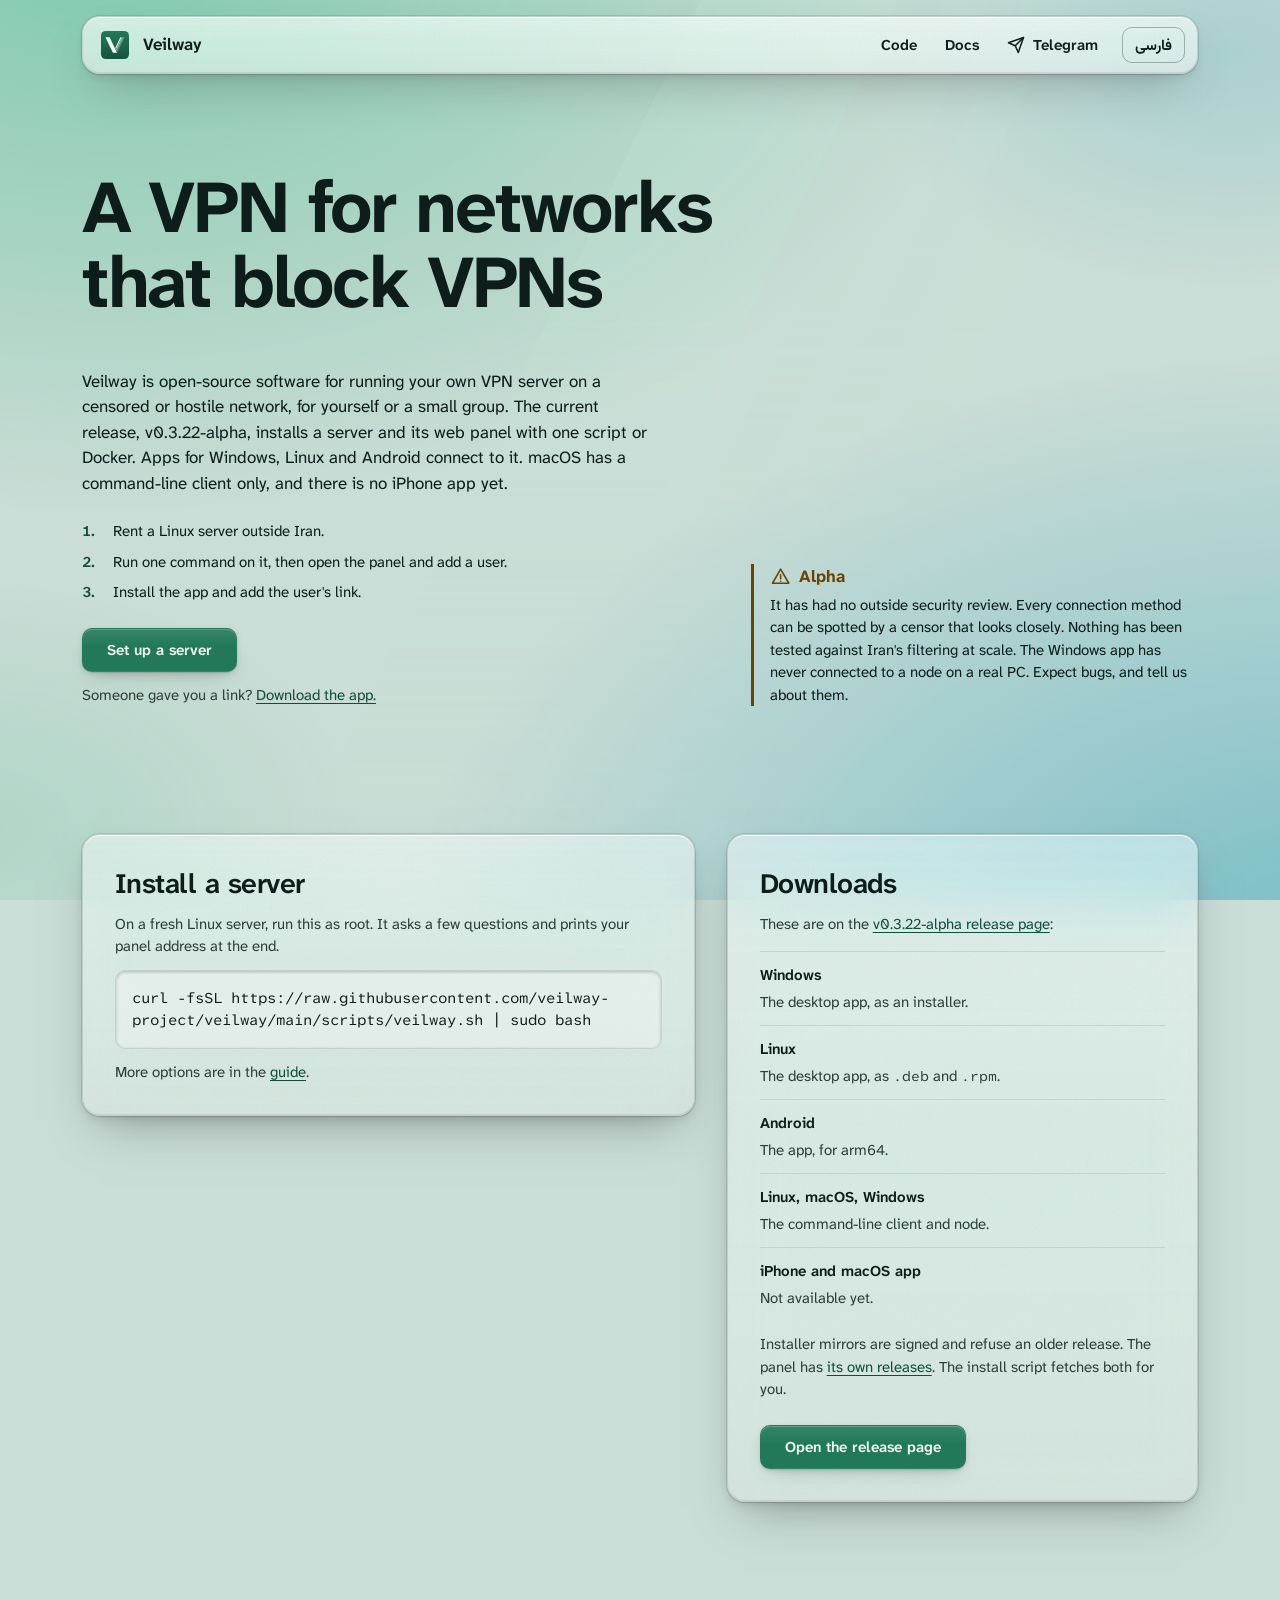
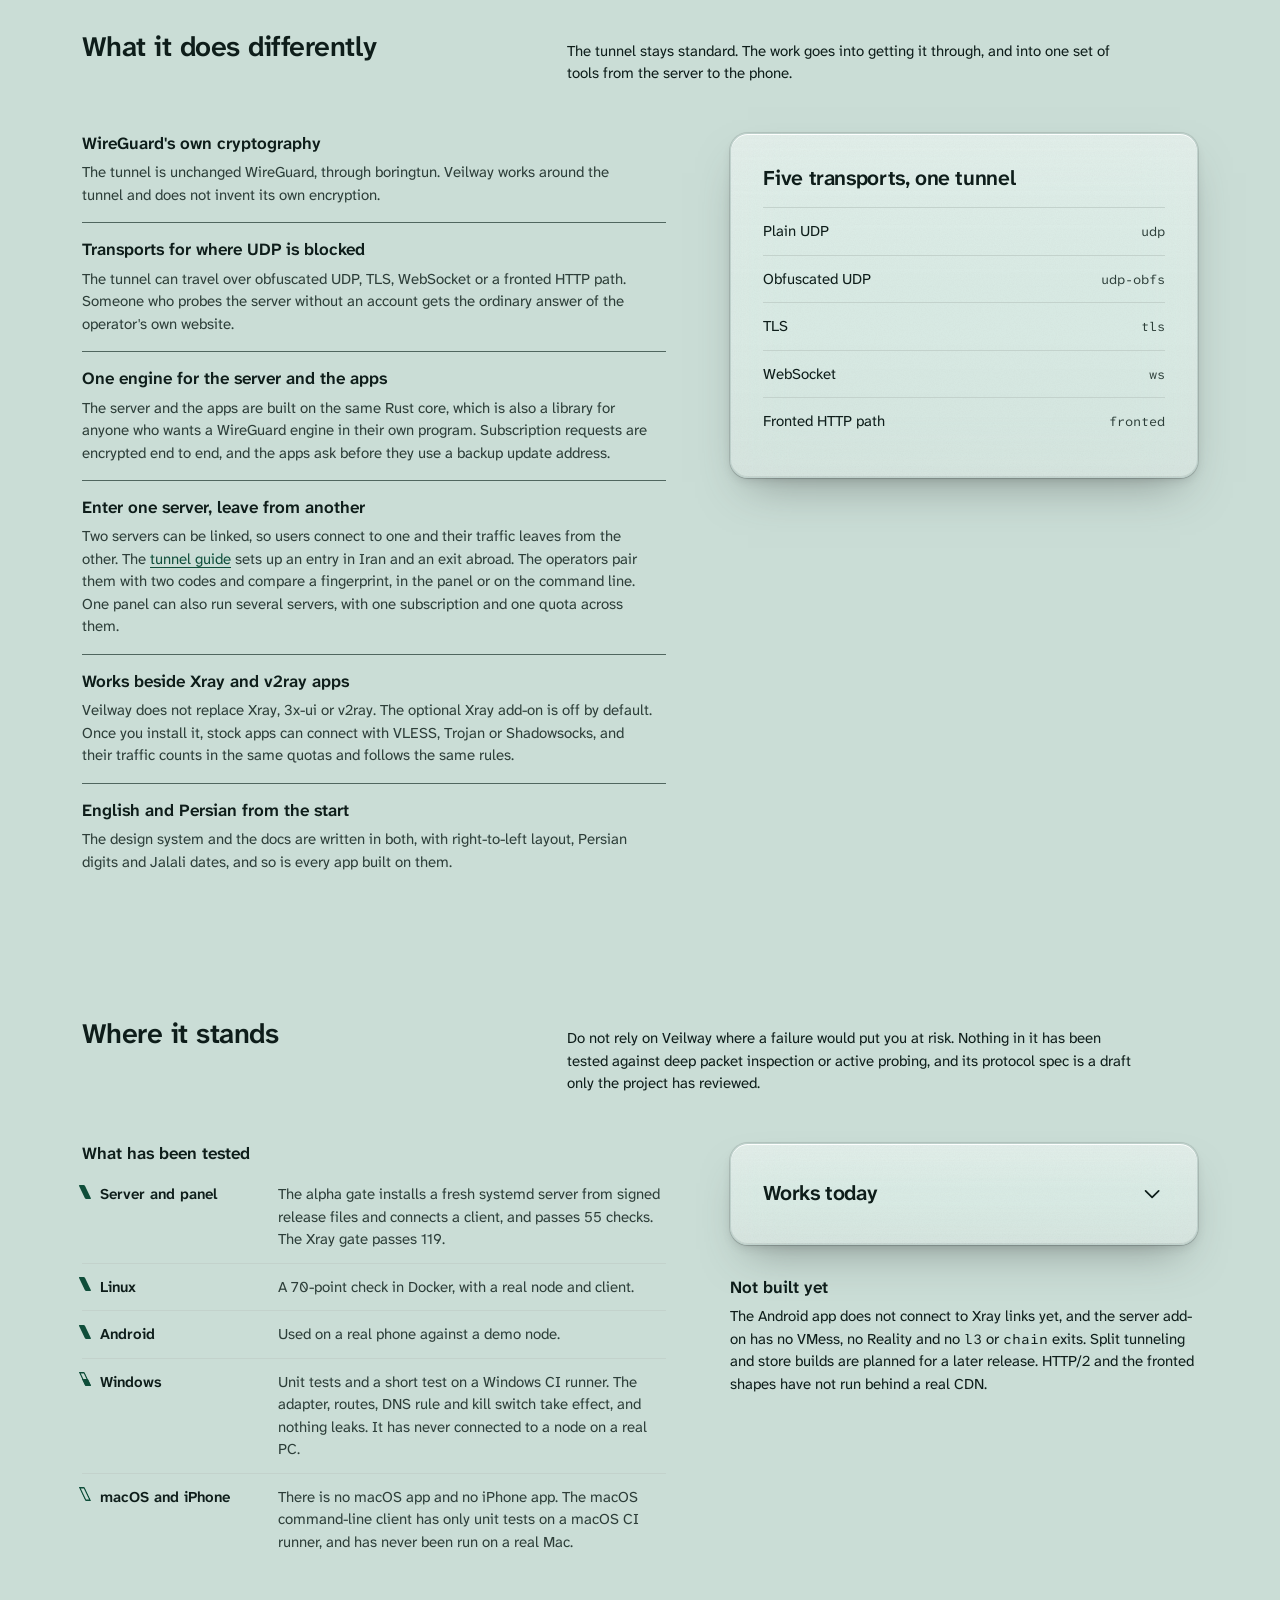
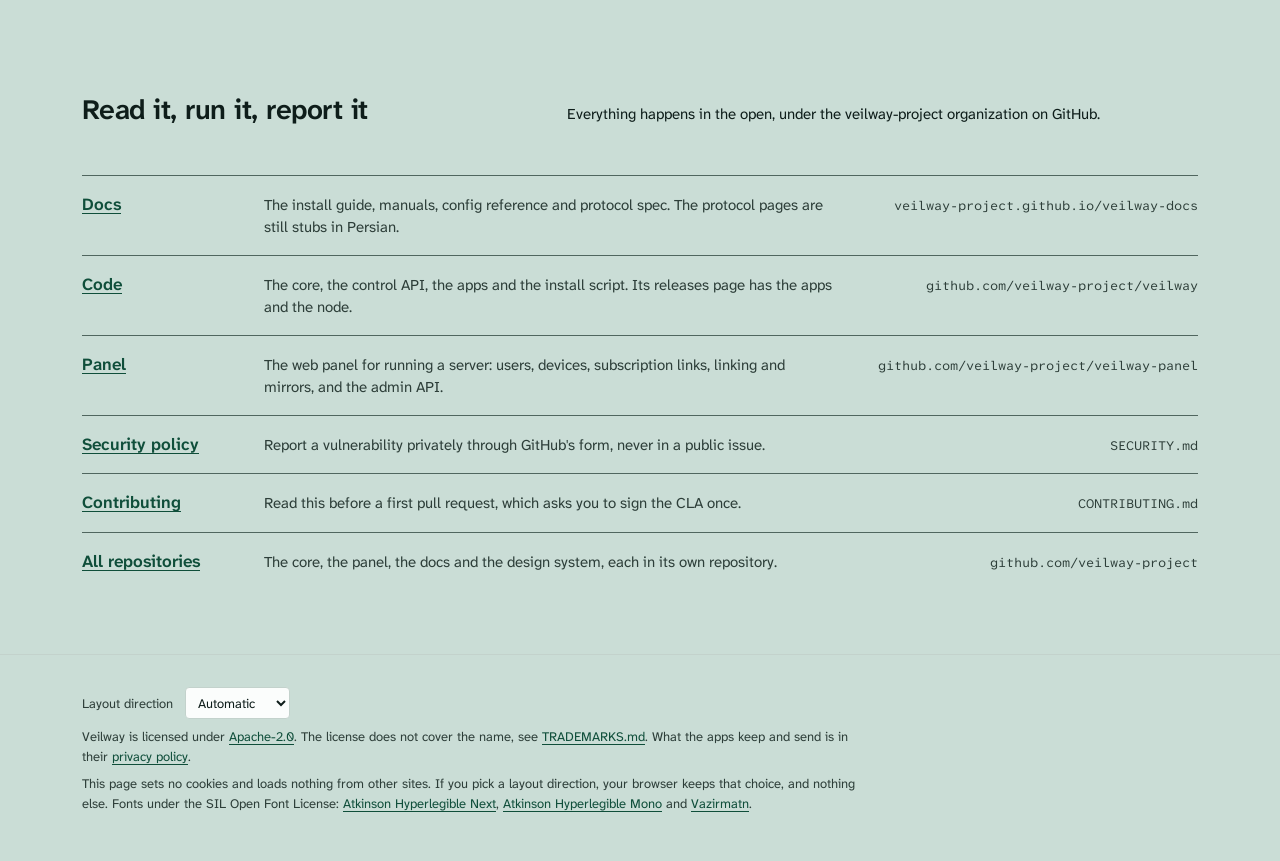
==== commit 4b672f01: "landing: v0.3.22-alpha links Co-Authored-By: Claude <noreply@anthropic.com>" ====
--- a/index.html
+++ b/index.html
@@ -57,7 +57,7 @@
 		<h1 id="title">A VPN for networks that block VPNs</h1>
 		<div class="hero-body">
 			<div>
-				<p class="lede">Veilway is open-source software for running your own VPN server on a censored or hostile network, for yourself or a small group. The current release, v0.3.21-alpha, installs a server and its web panel with one script or Docker. Apps for Windows, Linux and Android connect to it. macOS has a command-line client only, and there is no iPhone app yet.</p>
+				<p class="lede">Veilway is open-source software for running your own VPN server on a censored or hostile network, for yourself or a small group. The current release, v0.3.22-alpha, installs a server and its web panel with one script or Docker. Apps for Windows, Linux and Android connect to it. macOS has a command-line client only, and there is no iPhone app yet.</p>
 				<ol class="steps">
 					<li>Rent a Linux server outside Iran.</li>
 					<li>Run one command on it, then open the panel and add a user.</li>
@@ -81,7 +81,7 @@
 			</div>
 			<div class="sheet vw-glass" id="apps">
 				<h2>Downloads</h2>
-				<p>These are on the <a href="https://github.com/veilway-project/veilway/releases/tag/v0.3.21-alpha">v0.3.21-alpha release page</a>:</p>
+				<p>These are on the <a href="https://github.com/veilway-project/veilway/releases/tag/v0.3.22-alpha">v0.3.22-alpha release page</a>:</p>
 				<dl class="rows">
 					<div><dt>Windows</dt><dd>The desktop app, as an installer.</dd></div>
 					<div><dt>Linux</dt><dd>The desktop app, as <code class="vw-code">.deb</code> and <code class="vw-code">.rpm</code>.</dd></div>
@@ -90,7 +90,7 @@
 					<div><dt>iPhone and macOS app</dt><dd>Not available yet.</dd></div>
 				</dl>
 				<p>Installer mirrors are signed and refuse an older release. The panel has <a href="https://github.com/veilway-project/veilway-panel/releases">its own releases</a>. The install script fetches both for you.</p>
-				<div class="actions"><a class="vw-button" data-variant="primary" href="https://github.com/veilway-project/veilway/releases/tag/v0.3.21-alpha">Open the release page</a></div>
+				<div class="actions"><a class="vw-button" data-variant="primary" href="https://github.com/veilway-project/veilway/releases/tag/v0.3.22-alpha">Open the release page</a></div>
 			</div>
 		</div>
 	</section>
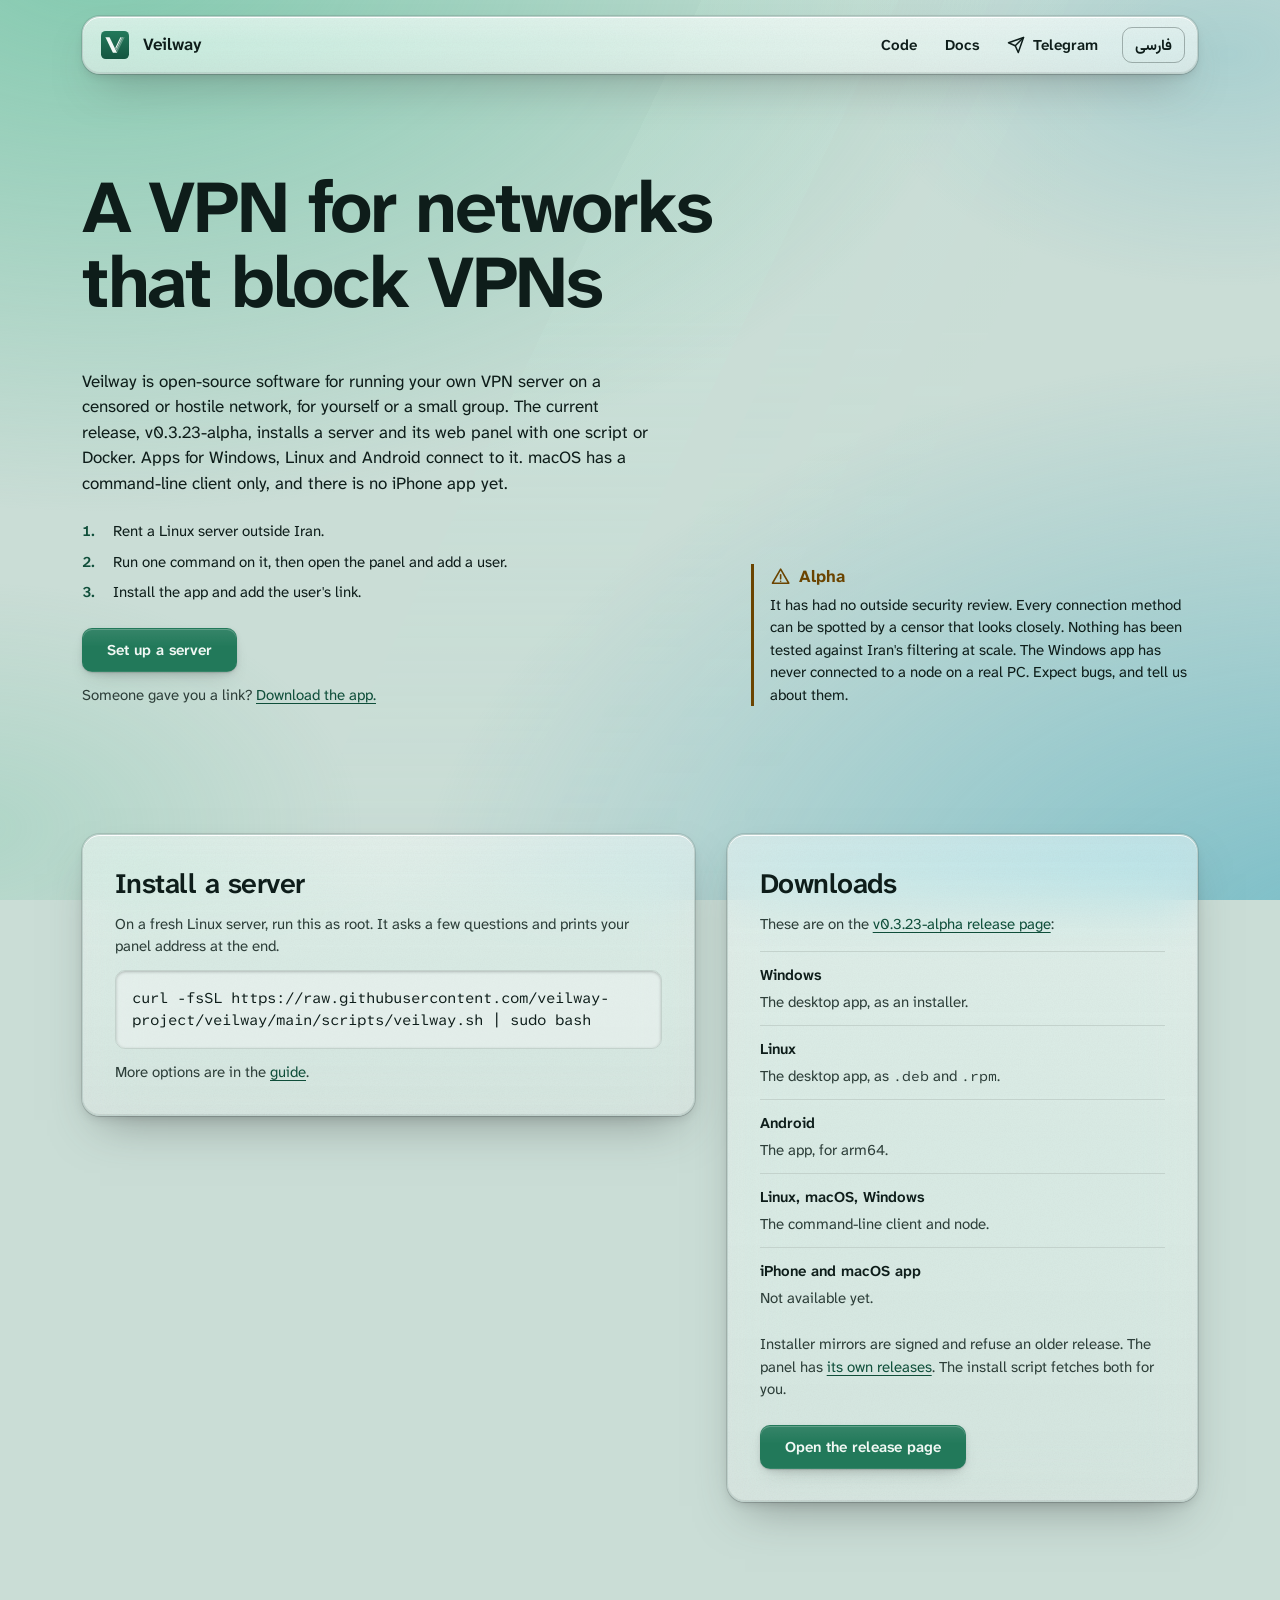
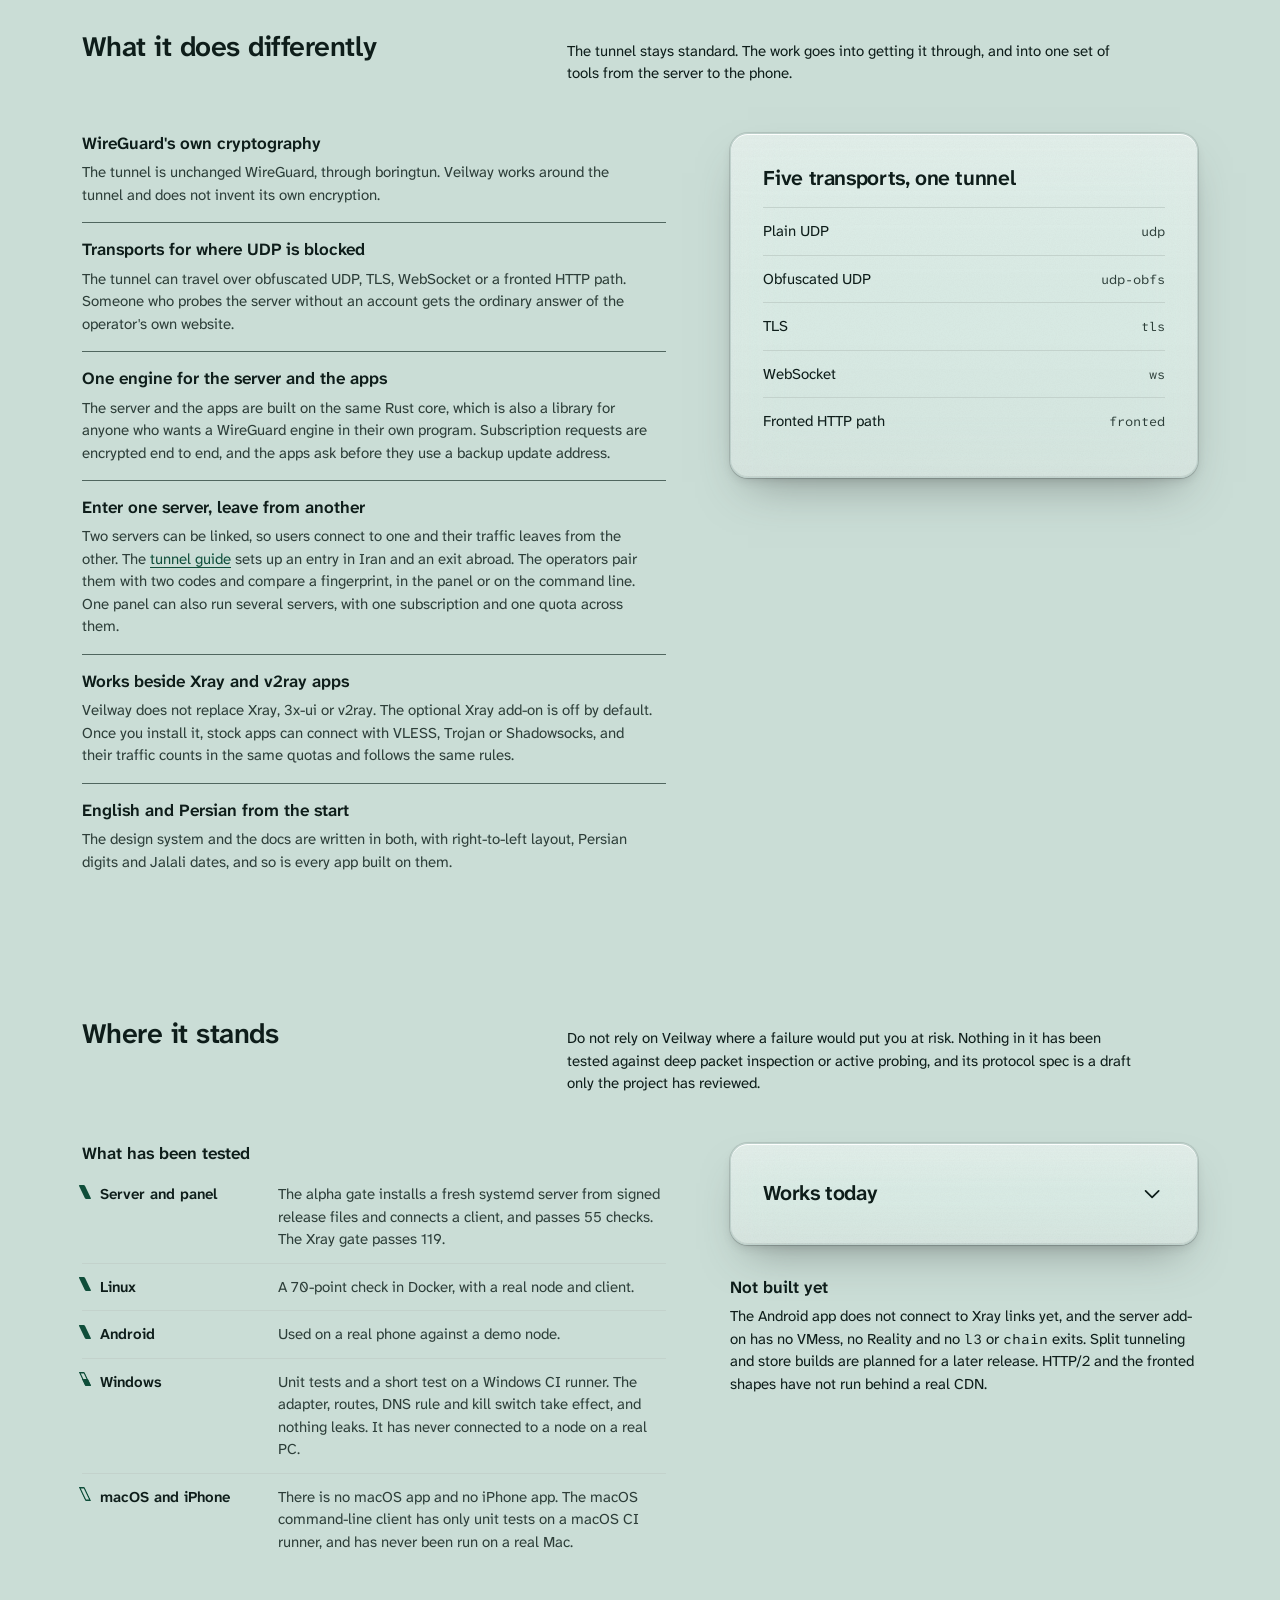
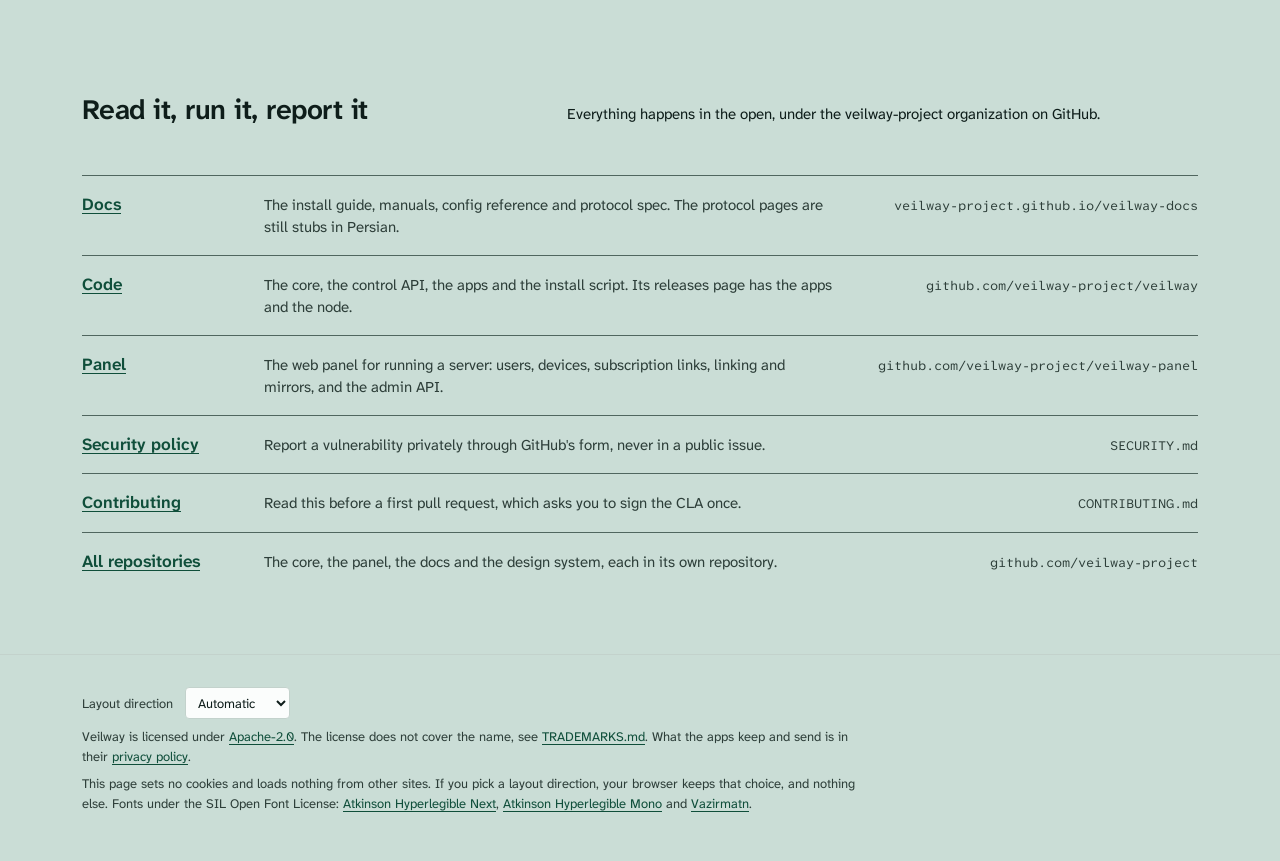
==== commit 85c259f5: "landing: v0.3.23-alpha links Co-Authored-By: Claude <noreply@anthropic.com>" ====
--- a/index.html
+++ b/index.html
@@ -57,7 +57,7 @@
 		<h1 id="title">A VPN for networks that block VPNs</h1>
 		<div class="hero-body">
 			<div>
-				<p class="lede">Veilway is open-source software for running your own VPN server on a censored or hostile network, for yourself or a small group. The current release, v0.3.22-alpha, installs a server and its web panel with one script or Docker. Apps for Windows, Linux and Android connect to it. macOS has a command-line client only, and there is no iPhone app yet.</p>
+				<p class="lede">Veilway is open-source software for running your own VPN server on a censored or hostile network, for yourself or a small group. The current release, v0.3.23-alpha, installs a server and its web panel with one script or Docker. Apps for Windows, Linux and Android connect to it. macOS has a command-line client only, and there is no iPhone app yet.</p>
 				<ol class="steps">
 					<li>Rent a Linux server outside Iran.</li>
 					<li>Run one command on it, then open the panel and add a user.</li>
@@ -81,7 +81,7 @@
 			</div>
 			<div class="sheet vw-glass" id="apps">
 				<h2>Downloads</h2>
-				<p>These are on the <a href="https://github.com/veilway-project/veilway/releases/tag/v0.3.22-alpha">v0.3.22-alpha release page</a>:</p>
+				<p>These are on the <a href="https://github.com/veilway-project/veilway/releases/tag/v0.3.23-alpha">v0.3.23-alpha release page</a>:</p>
 				<dl class="rows">
 					<div><dt>Windows</dt><dd>The desktop app, as an installer.</dd></div>
 					<div><dt>Linux</dt><dd>The desktop app, as <code class="vw-code">.deb</code> and <code class="vw-code">.rpm</code>.</dd></div>
@@ -90,7 +90,7 @@
 					<div><dt>iPhone and macOS app</dt><dd>Not available yet.</dd></div>
 				</dl>
 				<p>Installer mirrors are signed and refuse an older release. The panel has <a href="https://github.com/veilway-project/veilway-panel/releases">its own releases</a>. The install script fetches both for you.</p>
-				<div class="actions"><a class="vw-button" data-variant="primary" href="https://github.com/veilway-project/veilway/releases/tag/v0.3.22-alpha">Open the release page</a></div>
+				<div class="actions"><a class="vw-button" data-variant="primary" href="https://github.com/veilway-project/veilway/releases/tag/v0.3.23-alpha">Open the release page</a></div>
 			</div>
 		</div>
 	</section>
